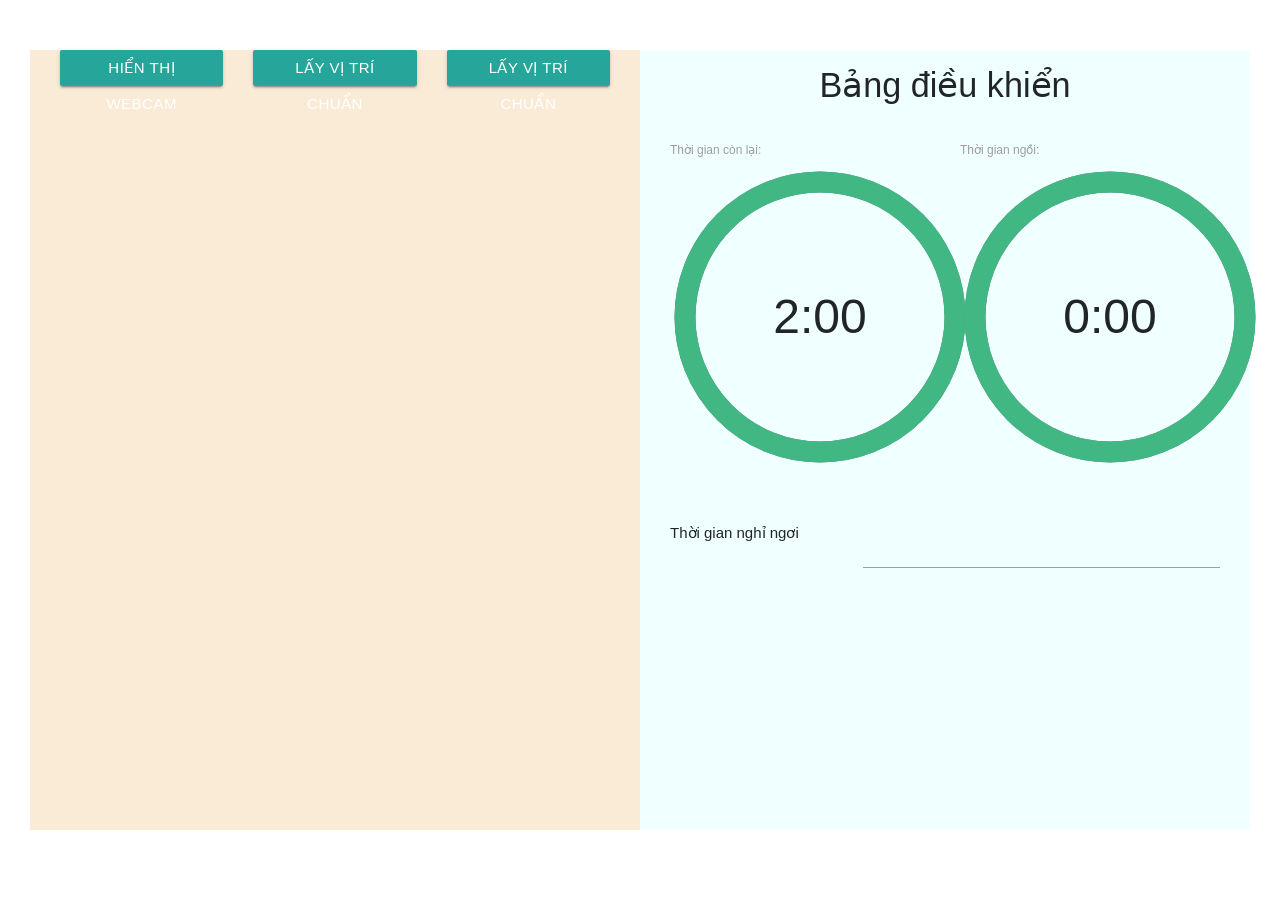
==== index.html @ 1aa8e3ba "oke" ====
<!doctype html>
<html lang="en">
  <head>
    <title>Title</title>
    <!-- Required meta tags -->
    <meta charset="utf-8">
    <meta name="viewport" content="width=device-width, initial-scale=1, shrink-to-fit=no">

    <!-- Bootstrap CSS -->
    <link rel="stylesheet" href="./css/bootstrap.min.css">
    <script src="./dist/face-api.js"></script>
    <script src="./js/commons.js"></script>
    <script src="./js/faceDetectionControls.js"></script>
    <link rel="stylesheet" href="./css/styles.css">
    <link rel="stylesheet" href="./css/materialize.css">

    <link rel="stylesheet" href="./css/displaytime.css">

    <script type="text/javascript" src="./js/jquery-2.1.1.min.js"></script>
    <script src="./js/materialize.min.js"></script>  
</head>
  <body>
    <div class="progress" id="loader">
        <div class="indeterminate"></div>
      </div>
      <div class="container-fluid">
          <div class="row" style="min-height: 90vh;padding: 15px;">
              <div class="col-sm-6" style="background-color: antiquewhite;">
                <div class="row">
                  <div class="col-sm-4">
                    <button style="width: 100%;" type="button" id="btnShowWebcam" onclick="showWebcam()" class="btn btn-primary">Hiển thị webcam</button>
                  </div>
                  <div class="col-sm-4">
                    <button style="width: 100%;" type="button" onclick="setFirstPosition()" class="btn btn-primary">Lấy vị trí chuẩn</button>
                  </div>
                  <div class="col-sm-4">
                    <button style="width: 100%;" type="button" onclick="" class="btn btn-primary">Lấy vị trí chuẩn</button>
                  </div>    
                </div>

                <div class="row">
                  <div class="col-sm-12">
                    <video onloadedmetadata="onPlay(this)" width="0px" id="inputVideo" autoplay muted playsinline></video>
                    <canvas id="overlay"/>
                  </div>
                  
                </div>
              </div>
              <div class="col-sm-6" style="background-color: azure;">
                <div class="col-sm-12 text-center">
                  <h4>Bảng điều khiển</h4>
                </div>
                <div class="row">
                  
                </div>


                <div class="row">
                  <div class="col-sm-6">
                    <label for="countDownId">Thời gian còn lại:</label>
                    <div id="countDownId"></div>
                    
                   
                  </div>
                  <div class="col-sm-6">
                    <label for="shitDownId">Thời gian ngồi:</label>

                    <div id="shitDownId"></div>
                    
                  </div>
                  <div class="col-sm-8">
                    <strong><p id="time"></p></strong>
                  </div>
                </div>


                <div class="row">
                  
                </div>
                
                <div class="row">
                  <div class="col-sm-4">
                    Thời gian nghỉ ngơi
                  </div>
                  <div class="col-sm-8">
                    <input type="number"
                      class="form-control" name="" id="" aria-describedby="helpId" placeholder="">
                  </div>
                </div>


            </div>
          </div>
      </div>

    <!-- Optional JavaScript -->
    <!-- jQuery first, then Popper.js, then Bootstrap JS -->
    <!-- <script src="https://code.jquery.com/jquery-3.3.1.slim.min.js" integrity="sha384-q8i/X+965DzO0rT7abK41JStQIAqVgRVzpbzo5smXKp4YfRvH+8abtTE1Pi6jizo" crossorigin="anonymous"></script> -->
    <script src="./js/popper.min.js"></script>
    <script src="./js/bootstrap.min.js"></script>
    <script src="./js/timer.js"></script>
    <script>
        let countTime = 0
        let countTimeNotification = 0
        let forwardTimes = []
        let positionFirst = 0
        let positionMove = 0
        let withBoxes = true
        let isShowWebcam = false
        var milisec;
        milisec = miliseconds(0, 2, 0);
        console.log('milisec: ' + milisec)
        var countTimeDown = milisec;
    
        function showWebcam() {
          isShowWebcam = !isShowWebcam
          if(isShowWebcam) {
            document.getElementById('btnShowWebcam').innerHTML = 'Ẩn Webcam'
            document.getElementById('inputVideo').style.width = '610px'
            document.getElementById('inputVideo').style.height = '480px'
          } else {
            document.getElementById('btnShowWebcam').innerHTML = 'Hiển thị Webcam'
            document.getElementById('inputVideo').style.width = '0px'
            document.getElementById('inputVideo').style.height = '0px'
          }
          
        }

        function getPositionFirst() {
          return positionFirst + 20
        }
        
        function setFirstPosition() {
          positionFirst = positionMove
        }

        function onChangeHideBoundingBoxes(e) {
          withBoxes = !$(e.target).prop('checked')
        }
    
        function updateTimeStats(timeInMs) {
          forwardTimes = [timeInMs].concat(forwardTimes).slice(0, 30)
          const avgTimeInMs = forwardTimes.reduce((total, t) => total + t) / forwardTimes.length
          $('#time').val(`${Math.round(avgTimeInMs)} ms`)
          $('#fps').val(`${faceapi.utils.round(1000 / avgTimeInMs)}`)
        }
    
        async function onPlay() {
          const videoEl = $('#inputVideo').get(0)
    
          if(videoEl.paused || videoEl.ended || !isFaceDetectionModelLoaded())
            return setTimeout(() => onPlay())
    
    
          const options = getFaceDetectorOptions()
    
          const ts = Date.now()
    
          const result = await faceapi.detectSingleFace(videoEl, options).withFaceLandmarks()
    
          updateTimeStats(Date.now() - ts)
          //cao giảm, dưới tăng max 370
          //trái giảm, phải tăng max 450 -20
          if (result) {
            const canvas = $('#overlay').get(0)
            const dims = faceapi.matchDimensions(canvas, videoEl, true)
            const resizedResult = faceapi.resizeResults(result, dims)
          //console.log(result.detection.box.x +':', result.detection.box.y)
            let x = result.detection.box.x;
            let y = result.detection.box.y;
            positionMove = y;
            countTime++
            countTimeDown--
            if(countTime == 500) {
                notifyMe('Nghỉ ngơi tí thôi')
            }
            if(countTimeDown == 0) {
              notifyMe('Nghỉ ngơi tí thôi')
            }
            if(positionFirst !== 0) {
              if(y > positionFirst )
              {
                if(countTimeNotification >= 50) {
                  notifyMe('Ngồi thẳng dậy nào, nhanh nhanh...')
                }
                countTimeNotification++
              } 
              if(y < positionFirst) {
                countTimeNotification = 0;
              }
            }
            
            render()
            if (withBoxes) {
              faceapi.draw.drawDetections(canvas, resizedResult)
            }
            faceapi.draw.drawFaceLandmarks(canvas, resizedResult)
          }
    
          setTimeout(() => onPlay())
        }
    
        async function run() {
          // load face detection and face landmark models
          await changeFaceDetector(TINY_FACE_DETECTOR)
          await faceapi.loadFaceLandmarkModel('/')
          changeInputSize(224)
    
          // try to access users webcam and stream the images
          // to the video element
          const stream = await navigator.mediaDevices.getUserMedia({ video: {} })
          const videoEl = $('#inputVideo').get(0)
          videoEl.srcObject = stream
        }
    
        function updateResults() {}
    
        $(document).ready(function() {
          //renderNavBar('#navbar', 'webcam_face_landmark_detection')
          initFaceDetectionControls()
          run()
        })
        function notifyMe(message) {
          countTimeNotification = 0;
          countTime = 0;
      // Let's check if the browser supports notifications
      if (!("Notification" in window)) {
        alert("This browser does not support desktop notification");
      }
    
      // Let's check whether notification permissions have already been granted
      else if (Notification.permission === "granted") {
        // If it's okay let's create a notification
        var notification = new Notification(message);
      }
    
      // Otherwise, we need to ask the user for permission
      else if (Notification.permission !== "denied") {
        Notification.requestPermission().then(function (permission) {
          // If the user accepts, let's create a notification
          if (permission === "granted") {
            var notification = new Notification(message);
          }
        });
      }
    
      // At last, if the user has denied notifications, and you
      // want to be respectful there is no need to bother them any more.
    }
    
    function render() {
        time.innerHTML = countTime/1000; 
        document.getElementById("baseTimeLabel").innerHTML = formatTime(
          countTimeDown
        );
        setCircleDasharray();
        setRemainingPathColor(countTimeDown);
    
        if (countTimeDown === 0) {
          onTimesUp();
        }

        document.getElementById("baseTimeLabel1").innerHTML = formatTime(
          countTime/1000
        );
        setCircleDasharray();
        setRemainingPathColor(countTime/1000);
    
        if (countTime/1000 === 0) {
          onTimesUp();
        }
        console.log('----------------------');
    }
    
    displayTimeShiwDown("shitDownId", "baseTimerPathRemaining" ,"baseTimeLabel1", countTime);
    displayTimeShiwDown("countDownId", "baseTimerPathRemaining", "baseTimeLabel", countTimeDown);

    
    function miliseconds(hrs, min, sec)
    {
        return(((hrs * 60 * 60) + (min * 60) + sec));
    }
    //startTimer(milisec/1000);
    </script>
</body>
</html>
---- css/styles.css ----
.page-container {
  left: 0;
  right: 0;
  margin: auto;
  margin-top: 20px;
  padding-left: 280px;
  display: inline-flex !important;
}

@media only screen and (max-width : 992px) {
  .page-container {
    padding-left: 0;
    display: flex !important;
  }
}

#navbar {
  position: absolute;
  top: 20px;
  left: 20px;
}

.center-content {
  display: flex;
  flex-direction: column;
  justify-content: center;
  align-items: center;
  flex-wrap: wrap;
}

.side-by-side {
  display: flex;
  justify-content: center;
  align-items: center;
}
.side-by-side >* {
  margin: 0 5px;
}

.bold {
  font-weight: bold;
}

.margin-sm {
  margin: 5px;
}

.margin {
  margin: 20px;
}

.button-sm {
  padding: 0 10px !important;
}

.pad-sides-sm {
  padding: 0 8px !important;
}

#github-link {
  display: flex !important;
  justify-content: center;
  align-items: center;
  border-bottom: 1px solid;
  margin-bottom: 10px;
}

#overlay, .overlay {
  position: absolute;
  top: 0;
  left: 0;
}

#facesContainer canvas {
  margin: 10px;
}

input[type="file"]::-webkit-file-upload-button {
    background: #26a69a;
    border: 1px solid gray;
    cursor: pointer;
    color: #fff;
    border-radius: .2em;
}
---- css/displaytime.css ----
body {
    font-family: sans-serif;
    display: grid;
    height: 100vh;
    place-items: center;
  }
  
  .base-timer {
    position: relative;
    width: 300px;
    height: 300px;
  }
  
  .base-timer__svg {
    transform: scaleX(-1);
  }
  
  .base-timer__circle {
    fill: none;
    stroke: none;
  }
  
  .base-timer__path-elapsed {
    stroke-width: 7px;
    stroke: grey;
  }
  
  .base-timer__path-remaining {
    stroke-width: 7px;
    stroke-linecap: round;
    transform: rotate(90deg);
    transform-origin: center;
    transition: 1s linear all;
    fill-rule: nonzero;
    stroke: currentColor;
  }
  
  .base-timer__path-remaining.green {
    color: rgb(65, 184, 131);
  }
  
  .base-timer__path-remaining.orange {
    color: orange;
  }
  
  .base-timer__path-remaining.red {
    color: red;
  }
  
  .base-timer__label {
    position: absolute;
    width: 300px;
    height: 300px;
    top: 0;
    display: flex;
    align-items: center;
    justify-content: center;
    font-size: 48px;
  }
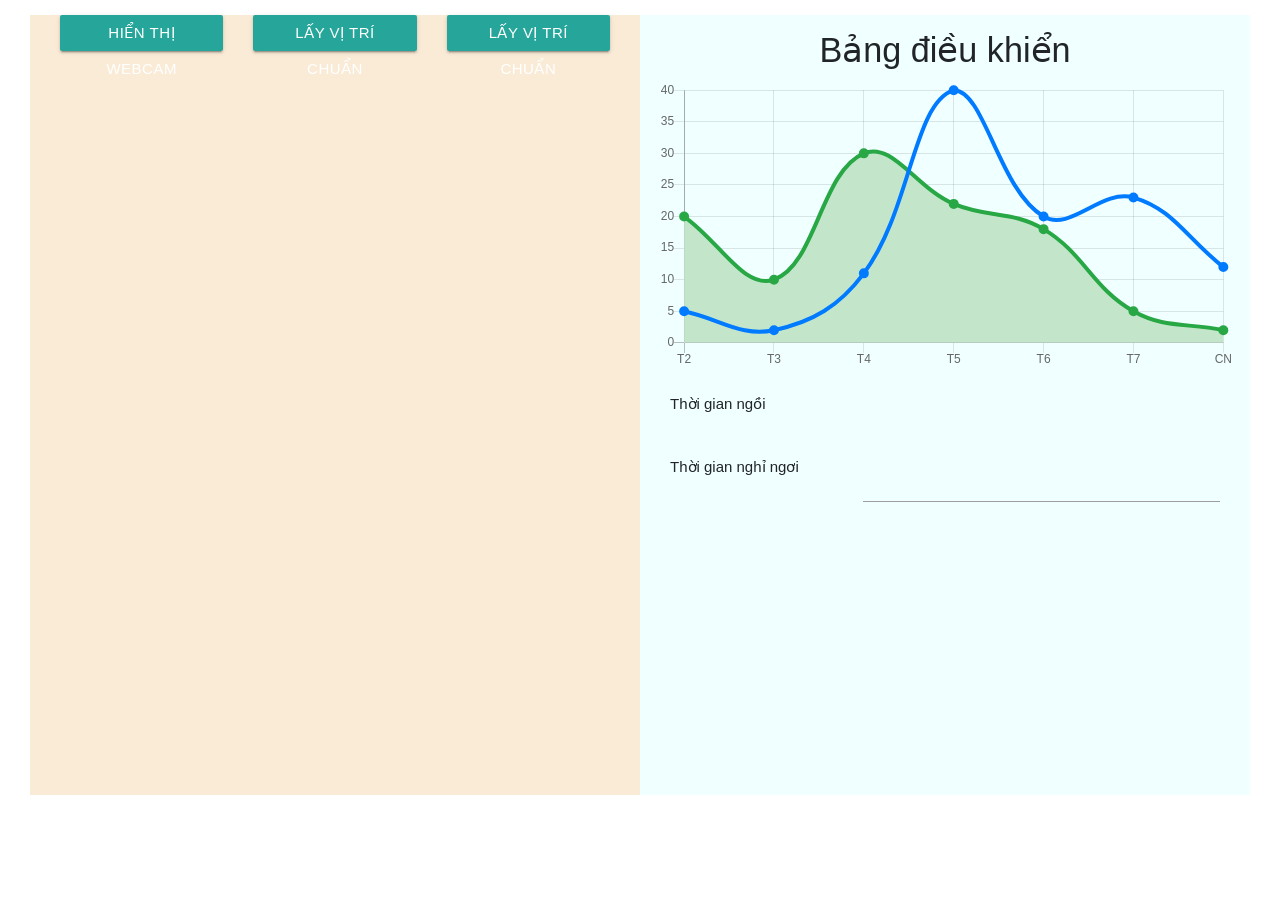
==== commit de9113bb: "chart chart" ====
--- a/index.html
+++ b/index.html
@@ -13,11 +13,9 @@
     <script src="./js/faceDetectionControls.js"></script>
     <link rel="stylesheet" href="./css/styles.css">
     <link rel="stylesheet" href="./css/materialize.css">
-
-    <link rel="stylesheet" href="./css/displaytime.css">
-
     <script type="text/javascript" src="./js/jquery-2.1.1.min.js"></script>
     <script src="./js/materialize.min.js"></script>  
+    <script src="./js/chart.min.js"></script>  
 </head>
   <body>
     <div class="progress" id="loader">
@@ -47,26 +45,18 @@
                 </div>
               </div>
               <div class="col-sm-6" style="background-color: azure;">
+                <!---Của mày ở đây nè Việt Anh-->
                 <div class="col-sm-12 text-center">
                   <h4>Bảng điều khiển</h4>
                 </div>
                 <div class="row">
-                  
-                </div>
-
-
-                <div class="row">
-                  <div class="col-sm-6">
-                    <label for="countDownId">Thời gian còn lại:</label>
-                    <div id="countDownId"></div>
-                    
-                   
-                  </div>
-                  <div class="col-sm-6">
-                    <label for="shitDownId">Thời gian ngồi:</label>
-
-                    <div id="shitDownId"></div>
-                    
+                  <canvas id="chLine"></canvas>
+                </div>
+                <!--Kết thúc ở đây-->
+
+                <div class="row">
+                  <div class="col-sm-4">
+                    Thời gian ngồi
                   </div>
                   <div class="col-sm-8">
                     <strong><p id="time"></p></strong>
@@ -98,7 +88,62 @@
     <!-- <script src="https://code.jquery.com/jquery-3.3.1.slim.min.js" integrity="sha384-q8i/X+965DzO0rT7abK41JStQIAqVgRVzpbzo5smXKp4YfRvH+8abtTE1Pi6jizo" crossorigin="anonymous"></script> -->
     <script src="./js/popper.min.js"></script>
     <script src="./js/bootstrap.min.js"></script>
-    <script src="./js/timer.js"></script>
+    <script>
+      var chartData = {
+        labels: ["S", "M", "T", "W", "T", "F", "S"],
+        datasets: [{
+          data: [589, 445, 483, 503, 689, 692, 634],
+        },
+        {
+          data: [639, 465, 493, 478, 589, 632, 674],
+        }]
+      };
+      /* chart.js chart examples */
+
+      // chart colors
+      var colors = ['#007bff','#28a745','#333333','#c3e6cb','#dc3545','#6c757d'];
+
+      /* large line chart */
+      var chLine = document.getElementById("chLine");
+      var chartData = {
+        labels: ["T2", "T3", "T4", "T5", "T6", "T7", "CN"],
+        datasets: [{
+          label: 'Số lần ngồi sai',
+          data: [5, 2, 11, 40, 20, 23, 12],
+          backgroundColor: 'transparent',
+          borderColor: colors[0],
+          borderWidth: 4,
+          pointBackgroundColor: colors[0]
+        },
+        {
+          label: 'Số lần nghỉ',
+          data: [20, 10, 30, 22, 18, 5, 2],
+          backgroundColor: colors[3],
+          borderColor: colors[1],
+          borderWidth: 4,
+          pointBackgroundColor: colors[1]
+        }]
+      };
+
+      if (chLine) {
+        new Chart(chLine, {
+        type: 'line',
+        data: chartData,
+        options: {
+          scales: {
+            yAxes: [{
+              ticks: {
+                beginAtZero: false
+              }
+            }]
+          },
+          legend: {
+            display: false
+          }
+        }
+        });
+      }
+    </script>
     <script>
         let countTime = 0
         let countTimeNotification = 0
@@ -107,10 +152,6 @@
         let positionMove = 0
         let withBoxes = true
         let isShowWebcam = false
-        var milisec;
-        milisec = miliseconds(0, 2, 0);
-        console.log('milisec: ' + milisec)
-        var countTimeDown = milisec;
     
         function showWebcam() {
           isShowWebcam = !isShowWebcam
@@ -165,17 +206,13 @@
             const canvas = $('#overlay').get(0)
             const dims = faceapi.matchDimensions(canvas, videoEl, true)
             const resizedResult = faceapi.resizeResults(result, dims)
-          //console.log(result.detection.box.x +':', result.detection.box.y)
+    //console.log(result.detection.box.x +':', result.detection.box.y)
             let x = result.detection.box.x;
             let y = result.detection.box.y;
             positionMove = y;
             countTime++
-            countTimeDown--
             if(countTime == 500) {
                 notifyMe('Nghỉ ngơi tí thôi')
-            }
-            if(countTimeDown == 0) {
-              notifyMe('Nghỉ ngơi tí thôi')
             }
             if(positionFirst !== 0) {
               if(y > positionFirst )
@@ -247,40 +284,9 @@
       // At last, if the user has denied notifications, and you
       // want to be respectful there is no need to bother them any more.
     }
-    
     function render() {
         time.innerHTML = countTime/1000; 
-        document.getElementById("baseTimeLabel").innerHTML = formatTime(
-          countTimeDown
-        );
-        setCircleDasharray();
-        setRemainingPathColor(countTimeDown);
-    
-        if (countTimeDown === 0) {
-          onTimesUp();
-        }
-
-        document.getElementById("baseTimeLabel1").innerHTML = formatTime(
-          countTime/1000
-        );
-        setCircleDasharray();
-        setRemainingPathColor(countTime/1000);
-    
-        if (countTime/1000 === 0) {
-          onTimesUp();
-        }
-        console.log('----------------------');
-    }
-    
-    displayTimeShiwDown("shitDownId", "baseTimerPathRemaining" ,"baseTimeLabel1", countTime);
-    displayTimeShiwDown("countDownId", "baseTimerPathRemaining", "baseTimeLabel", countTimeDown);
-
-    
-    function miliseconds(hrs, min, sec)
-    {
-        return(((hrs * 60 * 60) + (min * 60) + sec));
-    }
-    //startTimer(milisec/1000);
-    </script>
+      }
+      </script>
 </body>
 </html>
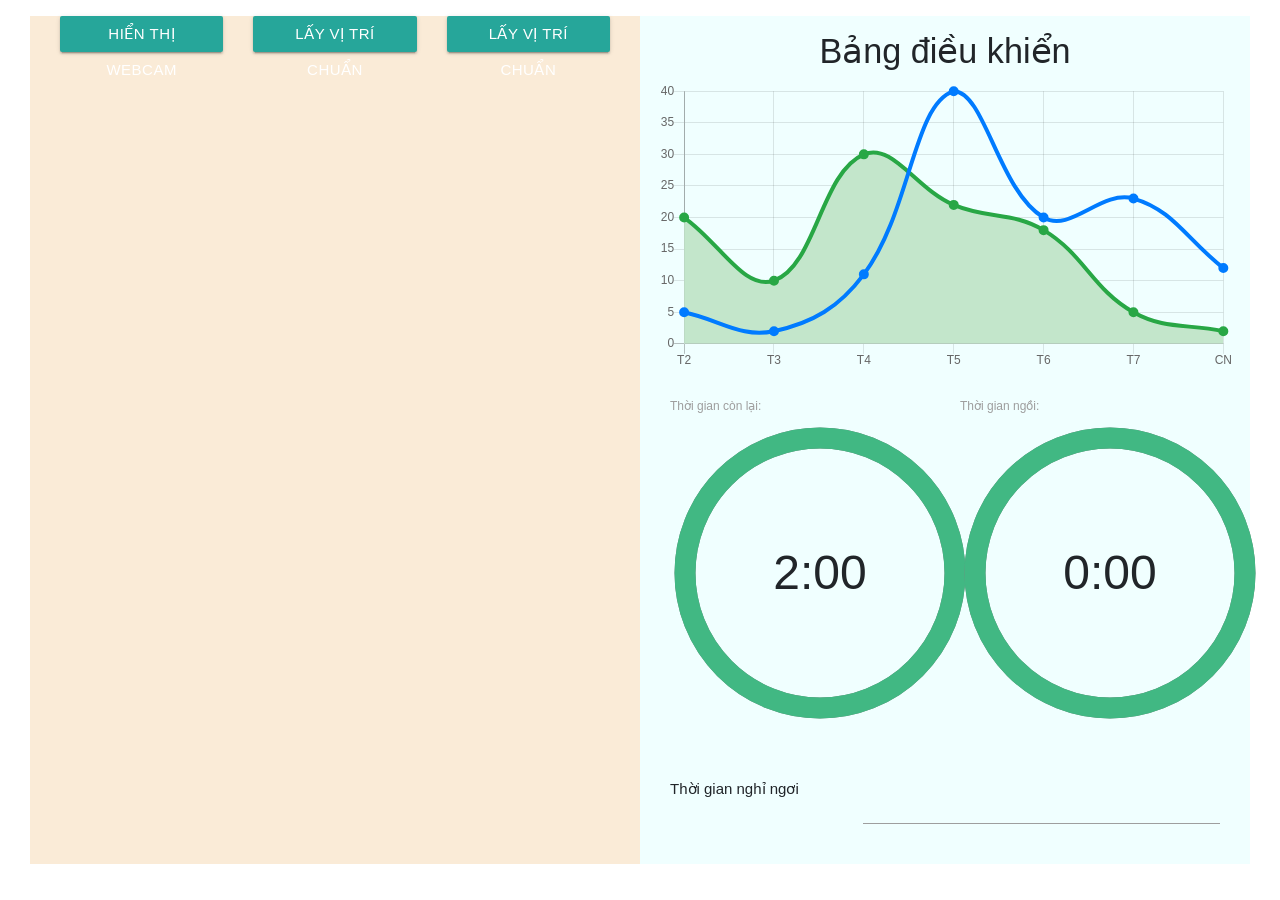
==== commit 18544520: "Merge branch 'master' of https://github.com/hoangvanvietanh/assistant_for_everyone" ====
--- a/index.html
+++ b/index.html
@@ -13,6 +13,9 @@
     <script src="./js/faceDetectionControls.js"></script>
     <link rel="stylesheet" href="./css/styles.css">
     <link rel="stylesheet" href="./css/materialize.css">
+
+    <link rel="stylesheet" href="./css/displaytime.css">
+
     <script type="text/javascript" src="./js/jquery-2.1.1.min.js"></script>
     <script src="./js/materialize.min.js"></script>  
     <script src="./js/chart.min.js"></script>  
@@ -54,9 +57,19 @@
                 </div>
                 <!--Kết thúc ở đây-->
 
-                <div class="row">
-                  <div class="col-sm-4">
-                    Thời gian ngồi
+
+                <div class="row">
+                  <div class="col-sm-6">
+                    <label for="countDownId">Thời gian còn lại:</label>
+                    <div id="countDownId"></div>
+                    
+                   
+                  </div>
+                  <div class="col-sm-6">
+                    <label for="shitDownId">Thời gian ngồi:</label>
+
+                    <div id="shitDownId"></div>
+                    
                   </div>
                   <div class="col-sm-8">
                     <strong><p id="time"></p></strong>
@@ -88,6 +101,7 @@
     <!-- <script src="https://code.jquery.com/jquery-3.3.1.slim.min.js" integrity="sha384-q8i/X+965DzO0rT7abK41JStQIAqVgRVzpbzo5smXKp4YfRvH+8abtTE1Pi6jizo" crossorigin="anonymous"></script> -->
     <script src="./js/popper.min.js"></script>
     <script src="./js/bootstrap.min.js"></script>
+    <script src="./js/timer.js"></script>
     <script>
       var chartData = {
         labels: ["S", "M", "T", "W", "T", "F", "S"],
@@ -152,6 +166,10 @@
         let positionMove = 0
         let withBoxes = true
         let isShowWebcam = false
+        var milisec;
+        milisec = miliseconds(0, 2, 0);
+        console.log('milisec: ' + milisec)
+        var countTimeDown = milisec;
     
         function showWebcam() {
           isShowWebcam = !isShowWebcam
@@ -206,13 +224,17 @@
             const canvas = $('#overlay').get(0)
             const dims = faceapi.matchDimensions(canvas, videoEl, true)
             const resizedResult = faceapi.resizeResults(result, dims)
-    //console.log(result.detection.box.x +':', result.detection.box.y)
+          //console.log(result.detection.box.x +':', result.detection.box.y)
             let x = result.detection.box.x;
             let y = result.detection.box.y;
             positionMove = y;
             countTime++
+            countTimeDown--
             if(countTime == 500) {
                 notifyMe('Nghỉ ngơi tí thôi')
+            }
+            if(countTimeDown == 0) {
+              notifyMe('Nghỉ ngơi tí thôi')
             }
             if(positionFirst !== 0) {
               if(y > positionFirst )
@@ -284,9 +306,40 @@
       // At last, if the user has denied notifications, and you
       // want to be respectful there is no need to bother them any more.
     }
+    
     function render() {
         time.innerHTML = countTime/1000; 
-      }
-      </script>
+        document.getElementById("baseTimeLabel").innerHTML = formatTime(
+          countTimeDown
+        );
+        setCircleDasharray();
+        setRemainingPathColor(countTimeDown);
+    
+        if (countTimeDown === 0) {
+          onTimesUp();
+        }
+
+        document.getElementById("baseTimeLabel1").innerHTML = formatTime(
+          countTime/1000
+        );
+        setCircleDasharray();
+        setRemainingPathColor(countTime/1000);
+    
+        if (countTime/1000 === 0) {
+          onTimesUp();
+        }
+        console.log('----------------------');
+    }
+    
+    displayTimeShiwDown("shitDownId", "baseTimerPathRemaining" ,"baseTimeLabel1", countTime);
+    displayTimeShiwDown("countDownId", "baseTimerPathRemaining", "baseTimeLabel", countTimeDown);
+
+    
+    function miliseconds(hrs, min, sec)
+    {
+        return(((hrs * 60 * 60) + (min * 60) + sec));
+    }
+    //startTimer(milisec/1000);
+    </script>
 </body>
 </html>
--- a/css/displaytime.css
+++ b/css/displaytime.css
@@ -0,0 +1,59 @@
+body {
+    font-family: sans-serif;
+    display: grid;
+    height: 100vh;
+    place-items: center;
+  }
+  
+  .base-timer {
+    position: relative;
+    width: 300px;
+    height: 300px;
+  }
+  
+  .base-timer__svg {
+    transform: scaleX(-1);
+  }
+  
+  .base-timer__circle {
+    fill: none;
+    stroke: none;
+  }
+  
+  .base-timer__path-elapsed {
+    stroke-width: 7px;
+    stroke: grey;
+  }
+  
+  .base-timer__path-remaining {
+    stroke-width: 7px;
+    stroke-linecap: round;
+    transform: rotate(90deg);
+    transform-origin: center;
+    transition: 1s linear all;
+    fill-rule: nonzero;
+    stroke: currentColor;
+  }
+  
+  .base-timer__path-remaining.green {
+    color: rgb(65, 184, 131);
+  }
+  
+  .base-timer__path-remaining.orange {
+    color: orange;
+  }
+  
+  .base-timer__path-remaining.red {
+    color: red;
+  }
+  
+  .base-timer__label {
+    position: absolute;
+    width: 300px;
+    height: 300px;
+    top: 0;
+    display: flex;
+    align-items: center;
+    justify-content: center;
+    font-size: 48px;
+  }
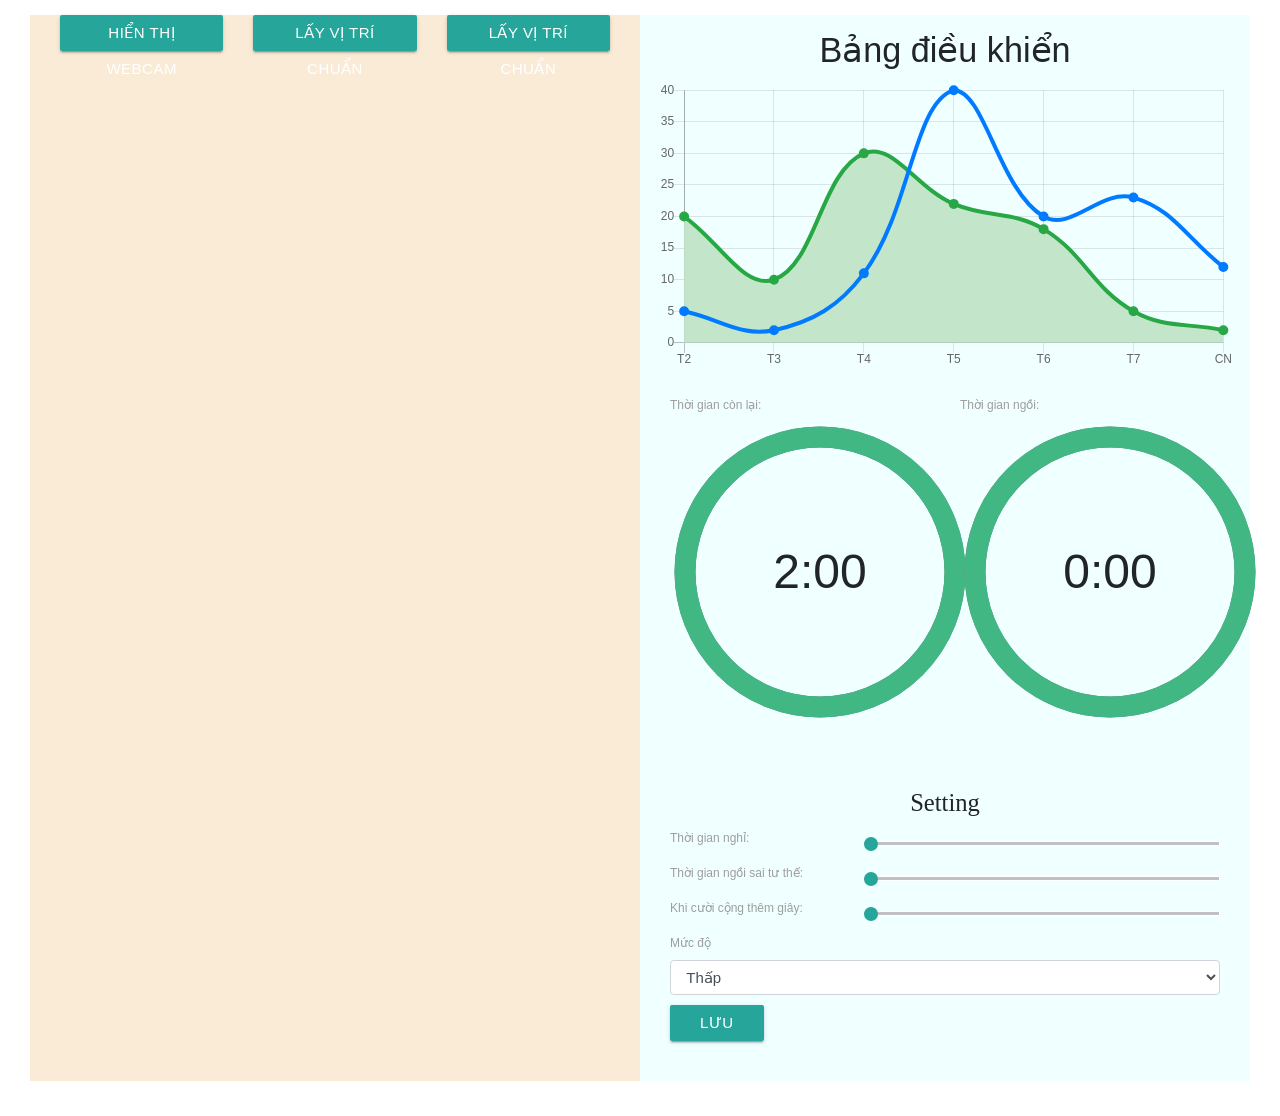
==== commit dcac4e45: "setting ..." ====
--- a/index.html
+++ b/index.html
@@ -1,146 +1,210 @@
 <!doctype html>
 <html lang="en">
-  <head>
-    <title>Title</title>
-    <!-- Required meta tags -->
-    <meta charset="utf-8">
-    <meta name="viewport" content="width=device-width, initial-scale=1, shrink-to-fit=no">
-
-    <!-- Bootstrap CSS -->
-    <link rel="stylesheet" href="./css/bootstrap.min.css">
-    <script src="./dist/face-api.js"></script>
-    <script src="./js/commons.js"></script>
-    <script src="./js/faceDetectionControls.js"></script>
-    <link rel="stylesheet" href="./css/styles.css">
-    <link rel="stylesheet" href="./css/materialize.css">
-
-    <link rel="stylesheet" href="./css/displaytime.css">
-
-    <script type="text/javascript" src="./js/jquery-2.1.1.min.js"></script>
-    <script src="./js/materialize.min.js"></script>  
-    <script src="./js/chart.min.js"></script>  
+
+<head>
+  <title>Title</title>
+  <!-- Required meta tags -->
+  <meta charset="utf-8">
+  <meta name="viewport" content="width=device-width, initial-scale=1, shrink-to-fit=no">
+
+  <!-- Bootstrap CSS -->
+  <link rel="stylesheet" href="./css/bootstrap.min.css">
+  <script src="./dist/face-api.js"></script>
+  <script src="./js/commons.js"></script>
+  <script src="./js/faceDetectionControls.js"></script>
+  <link rel="stylesheet" href="./css/styles.css">
+  <link rel="stylesheet" href="./css/materialize.css">
+
+  <link rel="stylesheet" href="./css/displaytime.css">
+
+  <script type="text/javascript" src="./js/jquery-2.1.1.min.js"></script>
+  <script src="./js/materialize.min.js"></script>
+  <script src="./js/chart.min.js"></script>
 </head>
-  <body>
-    <div class="progress" id="loader">
-        <div class="indeterminate"></div>
+
+<body>
+  <div class="progress" id="loader">
+    <div class="indeterminate"></div>
+  </div>
+  <div class="container-fluid">
+    <div class="row" style="min-height: 90vh;padding: 15px;">
+      <div class="col-sm-6" style="background-color: antiquewhite;">
+        <div class="row">
+          <div class="col-sm-4">
+            <button style="width: 100%;" type="button" id="btnShowWebcam" onclick="showWebcam()"
+              class="btn btn-primary">Hiển thị webcam</button>
+          </div>
+          <div class="col-sm-4">
+            <button style="width: 100%;" type="button" onclick="setFirstPosition()" class="btn btn-primary">Lấy vị trí
+              chuẩn</button>
+          </div>
+          <div class="col-sm-4">
+            <button style="width: 100%;" type="button" onclick="" class="btn btn-primary">Lấy vị trí chuẩn</button>
+          </div>
+        </div>
+
+        <div class="row">
+          <div class="col-sm-12">
+            <video onloadedmetadata="onPlay(this)" width="0px" id="inputVideo" autoplay muted playsinline></video>
+            <canvas id="overlay" />
+          </div>
+
+        </div>
       </div>
-      <div class="container-fluid">
-          <div class="row" style="min-height: 90vh;padding: 15px;">
-              <div class="col-sm-6" style="background-color: antiquewhite;">
-                <div class="row">
-                  <div class="col-sm-4">
-                    <button style="width: 100%;" type="button" id="btnShowWebcam" onclick="showWebcam()" class="btn btn-primary">Hiển thị webcam</button>
-                  </div>
-                  <div class="col-sm-4">
-                    <button style="width: 100%;" type="button" onclick="setFirstPosition()" class="btn btn-primary">Lấy vị trí chuẩn</button>
-                  </div>
-                  <div class="col-sm-4">
-                    <button style="width: 100%;" type="button" onclick="" class="btn btn-primary">Lấy vị trí chuẩn</button>
-                  </div>    
-                </div>
-
-                <div class="row">
-                  <div class="col-sm-12">
-                    <video onloadedmetadata="onPlay(this)" width="0px" id="inputVideo" autoplay muted playsinline></video>
-                    <canvas id="overlay"/>
-                  </div>
-                  
-                </div>
-              </div>
-              <div class="col-sm-6" style="background-color: azure;">
-                <!---Của mày ở đây nè Việt Anh-->
-                <div class="col-sm-12 text-center">
-                  <h4>Bảng điều khiển</h4>
-                </div>
-                <div class="row">
-                  <canvas id="chLine"></canvas>
-                </div>
-                <!--Kết thúc ở đây-->
-
-
-                <div class="row">
-                  <div class="col-sm-6">
-                    <label for="countDownId">Thời gian còn lại:</label>
-                    <div id="countDownId"></div>
-                    
-                   
-                  </div>
-                  <div class="col-sm-6">
-                    <label for="shitDownId">Thời gian ngồi:</label>
-
-                    <div id="shitDownId"></div>
-                    
-                  </div>
-                  <div class="col-sm-8">
-                    <strong><p id="time"></p></strong>
-                  </div>
-                </div>
-
-
-                <div class="row">
-                  
-                </div>
-                
-                <div class="row">
-                  <div class="col-sm-4">
-                    Thời gian nghỉ ngơi
-                  </div>
-                  <div class="col-sm-8">
-                    <input type="number"
-                      class="form-control" name="" id="" aria-describedby="helpId" placeholder="">
-                  </div>
-                </div>
-
-
-            </div>
-          </div>
+      <div class="col-sm-6" style="background-color: azure;">
+        <!---Của mày ở đây nè Việt Anh-->
+        <div class="col-sm-12 text-center">
+          <h4>Bảng điều khiển</h4>
+        </div>
+        <div class="row">
+          <canvas id="chLine"></canvas>
+        </div>
+        <!--Kết thúc ở đây-->
+
+
+        <div class="row">
+          <div class="col-sm-6">
+            <label for="countDownId">Thời gian còn lại:</label>
+            <div id="countDownId"></div>
+
+
+          </div>
+          <div class="col-sm-6">
+            <label for="shitDownId">Thời gian ngồi:</label>
+
+            <div id="shitDownId"></div>
+
+          </div>
+          <div class="col-sm-8">
+            <strong>
+              <p id="time"></p>
+            </strong>
+          </div>
+        </div>
+
+
+        <div class="row">
+
+        </div>
+
+        <!-- Start thời gian nghỉ ngơi  -->
+        <div class="row">
+          <div style="text-align: center; font-family: tahoma;" class="col-sm-12">
+            <h5>Setting</h5>
+          </div>
+          <form class="row" onsubmit="return formSubmit()">
+            <div class="col-sm-4">
+              <label for="timeRelax">Thời gian nghỉ: <span id="valueTimeRelax"></span> </label>
+            </div>
+            <div class="col-sm-8">
+              <input type="range" name="timeRelax" id="timeRelax" min="1" max="1000" value="1"
+                onchange="onChangeTimeRelax(this.value)">
+            </div>
+            <div class="col-sm-4">
+              <label for="wrongTime">Thời gian ngồi sai tư thế: <span id="valueWrongTime"></span> </label>
+            </div>
+            <div class="col-sm-8">
+              <input type="range" name="wrongTime" id="wrongTime" min="1" max="1000" value="1"
+                onchange="onChangeWrongTime(this.value)">
+            </div>
+            <div class="col-sm-4">
+              <label for="bonusSecond">Khi cười cộng thêm giây: <span id="valueBonusSecond"></span></label>
+            </div>
+            <div class="col-sm-8">
+              <input type="range" name="bonusSecond" id="bonusSecond" min="1" max="1000" value="1"
+                onchange="onChangeBonusSecond(this.value)">
+            </div>
+            <div class="col-md-12">
+              <label for="mucDo" class="form-label">Mức độ</label>
+              <select id="mucDo" class="form-control" name="mucDo">
+                <option value="1">Thấp</option>
+                <option value="2">Trung bình</option>
+                <option value="3">Quan trọng</option>
+                <option value="4">Nghiêm trọng</option>
+              </select>
+            </div>
+
+
+            <div class="col-12" style="margin-top: 10px;">
+              <button type="submit" class="btn btn-primary">Lưu </button>
+            </div>
+          </form>
+
+        </div>
+        <!-- End thời gian nghỉ ngơi  -->
+
+
       </div>
-
-    <!-- Optional JavaScript -->
-    <!-- jQuery first, then Popper.js, then Bootstrap JS -->
-    <!-- <script src="https://code.jquery.com/jquery-3.3.1.slim.min.js" integrity="sha384-q8i/X+965DzO0rT7abK41JStQIAqVgRVzpbzo5smXKp4YfRvH+8abtTE1Pi6jizo" crossorigin="anonymous"></script> -->
-    <script src="./js/popper.min.js"></script>
-    <script src="./js/bootstrap.min.js"></script>
-    <script src="./js/timer.js"></script>
-    <script>
-      var chartData = {
-        labels: ["S", "M", "T", "W", "T", "F", "S"],
-        datasets: [{
-          data: [589, 445, 483, 503, 689, 692, 634],
-        },
-        {
-          data: [639, 465, 493, 478, 589, 632, 674],
-        }]
-      };
-      /* chart.js chart examples */
-
-      // chart colors
-      var colors = ['#007bff','#28a745','#333333','#c3e6cb','#dc3545','#6c757d'];
-
-      /* large line chart */
-      var chLine = document.getElementById("chLine");
-      var chartData = {
-        labels: ["T2", "T3", "T4", "T5", "T6", "T7", "CN"],
-        datasets: [{
-          label: 'Số lần ngồi sai',
-          data: [5, 2, 11, 40, 20, 23, 12],
-          backgroundColor: 'transparent',
-          borderColor: colors[0],
-          borderWidth: 4,
-          pointBackgroundColor: colors[0]
-        },
-        {
-          label: 'Số lần nghỉ',
-          data: [20, 10, 30, 22, 18, 5, 2],
-          backgroundColor: colors[3],
-          borderColor: colors[1],
-          borderWidth: 4,
-          pointBackgroundColor: colors[1]
-        }]
-      };
-
-      if (chLine) {
-        new Chart(chLine, {
+    </div>
+  </div>
+
+  <!-- Optional JavaScript -->
+  <!-- jQuery first, then Popper.js, then Bootstrap JS -->
+  <!-- <script src="https://code.jquery.com/jquery-3.3.1.slim.min.js" integrity="sha384-q8i/X+965DzO0rT7abK41JStQIAqVgRVzpbzo5smXKp4YfRvH+8abtTE1Pi6jizo" crossorigin="anonymous"></script> -->
+  <script src="./js/popper.min.js"></script>
+  <script src="./js/bootstrap.min.js"></script>
+  <script src="./js/timer.js"></script>
+  <script>
+    // Start Edit --Thương
+    function onChangeTimeRelax(value) {
+      console.log('value1 :>> ', value);
+      document.getElementById('valueTimeRelax').innerHTML = value + "ph"
+    }
+    function onChangeWrongTime(value) {
+      console.log('value2 :>> ', value);
+      document.getElementById('valueWrongTime').innerHTML = value + "ph"
+
+    }
+    function onChangeBonusSecond(value) {
+      console.log('value3 :>> ', value);
+      document.getElementById('valueBonusSecond').innerHTML = value + "ph"
+    }
+    function formSubmit() {
+      let timeRelax = document.getElementById("timeRelax").value
+      let wrongTime = document.getElementById("wrongTime").value
+      let bonusSecond = document.getElementById("bonusSecond").value
+      let mucDo = document.getElementById("mucDo").value
+      console.log('timeRelax :>> ', timeRelax);
+    }
+    // End Edit --Thương
+    var chartData = {
+      labels: ["S", "M", "T", "W", "T", "F", "S"],
+      datasets: [{
+        data: [589, 445, 483, 503, 689, 692, 634],
+      },
+      {
+        data: [639, 465, 493, 478, 589, 632, 674],
+      }]
+    };
+    /* chart.js chart examples */
+
+    // chart colors
+    var colors = ['#007bff', '#28a745', '#333333', '#c3e6cb', '#dc3545', '#6c757d'];
+
+    /* large line chart */
+    var chLine = document.getElementById("chLine");
+    var chartData = {
+      labels: ["T2", "T3", "T4", "T5", "T6", "T7", "CN"],
+      datasets: [{
+        label: 'Số lần ngồi sai',
+        data: [5, 2, 11, 40, 20, 23, 12],
+        backgroundColor: 'transparent',
+        borderColor: colors[0],
+        borderWidth: 4,
+        pointBackgroundColor: colors[0]
+      },
+      {
+        label: 'Số lần nghỉ',
+        data: [20, 10, 30, 22, 18, 5, 2],
+        backgroundColor: colors[3],
+        borderColor: colors[1],
+        borderWidth: 4,
+        pointBackgroundColor: colors[1]
+      }]
+    };
+
+    if (chLine) {
+      new Chart(chLine, {
         type: 'line',
         data: chartData,
         options: {
@@ -155,144 +219,143 @@
             display: false
           }
         }
-        });
-      }
-    </script>
-    <script>
-        let countTime = 0
-        let countTimeNotification = 0
-        let forwardTimes = []
-        let positionFirst = 0
-        let positionMove = 0
-        let withBoxes = true
-        let isShowWebcam = false
-        var milisec;
-        milisec = miliseconds(0, 2, 0);
-        console.log('milisec: ' + milisec)
-        var countTimeDown = milisec;
-    
-        function showWebcam() {
-          isShowWebcam = !isShowWebcam
-          if(isShowWebcam) {
-            document.getElementById('btnShowWebcam').innerHTML = 'Ẩn Webcam'
-            document.getElementById('inputVideo').style.width = '610px'
-            document.getElementById('inputVideo').style.height = '480px'
-          } else {
-            document.getElementById('btnShowWebcam').innerHTML = 'Hiển thị Webcam'
-            document.getElementById('inputVideo').style.width = '0px'
-            document.getElementById('inputVideo').style.height = '0px'
+      });
+    }
+  </script>
+  <script>
+    let countTime = 0
+    let countTimeNotification = 0
+    let forwardTimes = []
+    let positionFirst = 0
+    let positionMove = 0
+    let withBoxes = true
+    let isShowWebcam = false
+    var milisec;
+    milisec = miliseconds(0, 2, 0);
+    console.log('milisec: ' + milisec)
+    var countTimeDown = milisec;
+
+    function showWebcam() {
+      isShowWebcam = !isShowWebcam
+      if (isShowWebcam) {
+        document.getElementById('btnShowWebcam').innerHTML = 'Ẩn Webcam'
+        document.getElementById('inputVideo').style.width = '610px'
+        document.getElementById('inputVideo').style.height = '480px'
+      } else {
+        document.getElementById('btnShowWebcam').innerHTML = 'Hiển thị Webcam'
+        document.getElementById('inputVideo').style.width = '0px'
+        document.getElementById('inputVideo').style.height = '0px'
+      }
+
+    }
+
+    function getPositionFirst() {
+      return positionFirst + 20
+    }
+
+    function setFirstPosition() {
+      positionFirst = positionMove
+    }
+
+    function onChangeHideBoundingBoxes(e) {
+      withBoxes = !$(e.target).prop('checked')
+    }
+
+    function updateTimeStats(timeInMs) {
+      forwardTimes = [timeInMs].concat(forwardTimes).slice(0, 30)
+      const avgTimeInMs = forwardTimes.reduce((total, t) => total + t) / forwardTimes.length
+      $('#time').val(`${Math.round(avgTimeInMs)} ms`)
+      $('#fps').val(`${faceapi.utils.round(1000 / avgTimeInMs)}`)
+    }
+
+    async function onPlay() {
+      const videoEl = $('#inputVideo').get(0)
+
+      if (videoEl.paused || videoEl.ended || !isFaceDetectionModelLoaded())
+        return setTimeout(() => onPlay())
+
+
+      const options = getFaceDetectorOptions()
+
+      const ts = Date.now()
+
+      const result = await faceapi.detectSingleFace(videoEl, options).withFaceLandmarks()
+
+      updateTimeStats(Date.now() - ts)
+      //cao giảm, dưới tăng max 370
+      //trái giảm, phải tăng max 450 -20
+      if (result) {
+        const canvas = $('#overlay').get(0)
+        const dims = faceapi.matchDimensions(canvas, videoEl, true)
+        const resizedResult = faceapi.resizeResults(result, dims)
+        //console.log(result.detection.box.x +':', result.detection.box.y)
+        let x = result.detection.box.x;
+        let y = result.detection.box.y;
+        positionMove = y;
+        countTime++
+        countTimeDown--
+        if (countTime == 500) {
+          notifyMe('Nghỉ ngơi tí thôi')
+        }
+        if (countTimeDown == 0) {
+          notifyMe('Nghỉ ngơi tí thôi')
+        }
+        if (positionFirst !== 0) {
+          if (y > positionFirst) {
+            if (countTimeNotification >= 50) {
+              notifyMe('Ngồi thẳng dậy nào, nhanh nhanh...')
+            }
+            countTimeNotification++
           }
-          
+          if (y < positionFirst) {
+            countTimeNotification = 0;
+          }
         }
 
-        function getPositionFirst() {
-          return positionFirst + 20
+        render()
+        if (withBoxes) {
+          faceapi.draw.drawDetections(canvas, resizedResult)
         }
-        
-        function setFirstPosition() {
-          positionFirst = positionMove
-        }
-
-        function onChangeHideBoundingBoxes(e) {
-          withBoxes = !$(e.target).prop('checked')
-        }
-    
-        function updateTimeStats(timeInMs) {
-          forwardTimes = [timeInMs].concat(forwardTimes).slice(0, 30)
-          const avgTimeInMs = forwardTimes.reduce((total, t) => total + t) / forwardTimes.length
-          $('#time').val(`${Math.round(avgTimeInMs)} ms`)
-          $('#fps').val(`${faceapi.utils.round(1000 / avgTimeInMs)}`)
-        }
-    
-        async function onPlay() {
-          const videoEl = $('#inputVideo').get(0)
-    
-          if(videoEl.paused || videoEl.ended || !isFaceDetectionModelLoaded())
-            return setTimeout(() => onPlay())
-    
-    
-          const options = getFaceDetectorOptions()
-    
-          const ts = Date.now()
-    
-          const result = await faceapi.detectSingleFace(videoEl, options).withFaceLandmarks()
-    
-          updateTimeStats(Date.now() - ts)
-          //cao giảm, dưới tăng max 370
-          //trái giảm, phải tăng max 450 -20
-          if (result) {
-            const canvas = $('#overlay').get(0)
-            const dims = faceapi.matchDimensions(canvas, videoEl, true)
-            const resizedResult = faceapi.resizeResults(result, dims)
-          //console.log(result.detection.box.x +':', result.detection.box.y)
-            let x = result.detection.box.x;
-            let y = result.detection.box.y;
-            positionMove = y;
-            countTime++
-            countTimeDown--
-            if(countTime == 500) {
-                notifyMe('Nghỉ ngơi tí thôi')
-            }
-            if(countTimeDown == 0) {
-              notifyMe('Nghỉ ngơi tí thôi')
-            }
-            if(positionFirst !== 0) {
-              if(y > positionFirst )
-              {
-                if(countTimeNotification >= 50) {
-                  notifyMe('Ngồi thẳng dậy nào, nhanh nhanh...')
-                }
-                countTimeNotification++
-              } 
-              if(y < positionFirst) {
-                countTimeNotification = 0;
-              }
-            }
-            
-            render()
-            if (withBoxes) {
-              faceapi.draw.drawDetections(canvas, resizedResult)
-            }
-            faceapi.draw.drawFaceLandmarks(canvas, resizedResult)
-          }
-    
-          setTimeout(() => onPlay())
-        }
-    
-        async function run() {
-          // load face detection and face landmark models
-          await changeFaceDetector(TINY_FACE_DETECTOR)
-          await faceapi.loadFaceLandmarkModel('/')
-          changeInputSize(224)
-    
-          // try to access users webcam and stream the images
-          // to the video element
-          const stream = await navigator.mediaDevices.getUserMedia({ video: {} })
-          const videoEl = $('#inputVideo').get(0)
-          videoEl.srcObject = stream
-        }
-    
-        function updateResults() {}
-    
-        $(document).ready(function() {
-          //renderNavBar('#navbar', 'webcam_face_landmark_detection')
-          initFaceDetectionControls()
-          run()
-        })
-        function notifyMe(message) {
-          countTimeNotification = 0;
-          countTime = 0;
+        faceapi.draw.drawFaceLandmarks(canvas, resizedResult)
+      }
+
+      setTimeout(() => onPlay())
+    }
+
+    async function run() {
+      // load face detection and face landmark models
+      await changeFaceDetector(TINY_FACE_DETECTOR)
+      await faceapi.loadFaceLandmarkModel('/')
+      changeInputSize(224)
+
+      // try to access users webcam and stream the images
+      // to the video element
+      const stream = await navigator.mediaDevices.getUserMedia({ video: {} })
+      const videoEl = $('#inputVideo').get(0)
+      videoEl.srcObject = stream
+    }
+
+    function updateResults() { }
+
+    $(document).ready(function () {
+      //renderNavBar('#navbar', 'webcam_face_landmark_detection')
+      initFaceDetectionControls()
+      run()
+    })
+    function notifyMe(message) {
+      countTimeNotification = 0;
+      countTime = 0;
       // Let's check if the browser supports notifications
       if (!("Notification" in window)) {
         alert("This browser does not support desktop notification");
       }
-    
+
       // Let's check whether notification permissions have already been granted
       else if (Notification.permission === "granted") {
         // If it's okay let's create a notification
         var notification = new Notification(message);
       }
-    
+
       // Otherwise, we need to ask the user for permission
       else if (Notification.permission !== "denied") {
         Notification.requestPermission().then(function (permission) {
@@ -302,44 +365,44 @@
           }
         });
       }
-    
+
       // At last, if the user has denied notifications, and you
       // want to be respectful there is no need to bother them any more.
     }
-    
+
     function render() {
-        time.innerHTML = countTime/1000; 
-        document.getElementById("baseTimeLabel").innerHTML = formatTime(
-          countTimeDown
-        );
-        setCircleDasharray();
-        setRemainingPathColor(countTimeDown);
-    
-        if (countTimeDown === 0) {
-          onTimesUp();
-        }
-
-        document.getElementById("baseTimeLabel1").innerHTML = formatTime(
-          countTime/1000
-        );
-        setCircleDasharray();
-        setRemainingPathColor(countTime/1000);
-    
-        if (countTime/1000 === 0) {
-          onTimesUp();
-        }
-        console.log('----------------------');
-    }
-    
-    displayTimeShiwDown("shitDownId", "baseTimerPathRemaining" ,"baseTimeLabel1", countTime);
+      time.innerHTML = countTime / 1000;
+      document.getElementById("baseTimeLabel").innerHTML = formatTime(
+        countTimeDown
+      );
+      setCircleDasharray();
+      setRemainingPathColor(countTimeDown);
+
+      if (countTimeDown === 0) {
+        onTimesUp();
+      }
+
+      document.getElementById("baseTimeLabel1").innerHTML = formatTime(
+        countTime / 1000
+      );
+      setCircleDasharray();
+      setRemainingPathColor(countTime / 1000);
+
+      if (countTime / 1000 === 0) {
+        onTimesUp();
+      }
+      console.log('----------------------');
+    }
+
+    displayTimeShiwDown("shitDownId", "baseTimerPathRemaining", "baseTimeLabel1", countTime);
     displayTimeShiwDown("countDownId", "baseTimerPathRemaining", "baseTimeLabel", countTimeDown);
 
-    
-    function miliseconds(hrs, min, sec)
-    {
-        return(((hrs * 60 * 60) + (min * 60) + sec));
+
+    function miliseconds(hrs, min, sec) {
+      return (((hrs * 60 * 60) + (min * 60) + sec));
     }
     //startTimer(milisec/1000);
-    </script>
+  </script>
 </body>
+
 </html>
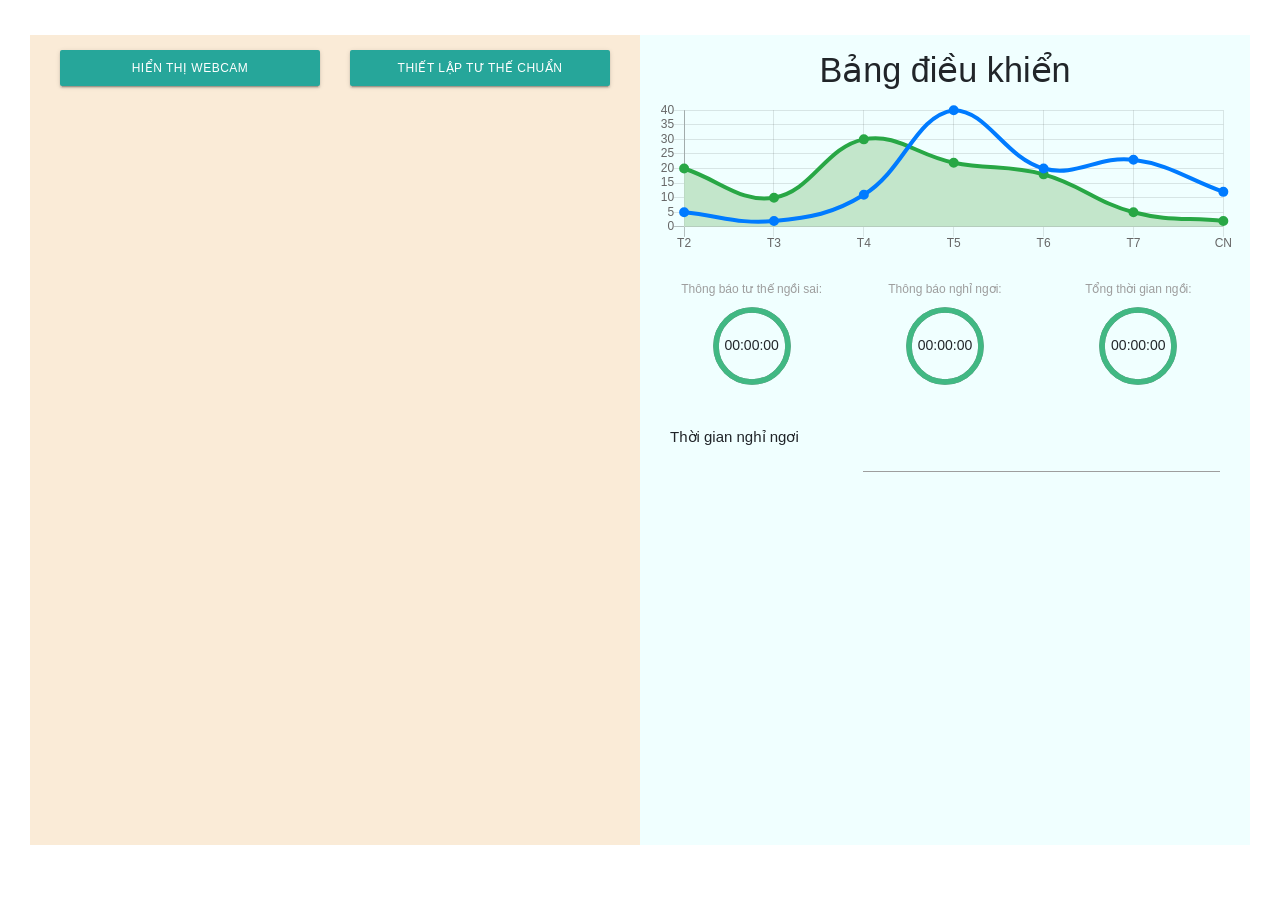
==== commit 23809341: "done done" ====
--- a/index.html
+++ b/index.html
@@ -1,210 +1,140 @@
 <!doctype html>
 <html lang="en">
-
-<head>
-  <title>Title</title>
-  <!-- Required meta tags -->
-  <meta charset="utf-8">
-  <meta name="viewport" content="width=device-width, initial-scale=1, shrink-to-fit=no">
-
-  <!-- Bootstrap CSS -->
-  <link rel="stylesheet" href="./css/bootstrap.min.css">
-  <script src="./dist/face-api.js"></script>
-  <script src="./js/commons.js"></script>
-  <script src="./js/faceDetectionControls.js"></script>
-  <link rel="stylesheet" href="./css/styles.css">
-  <link rel="stylesheet" href="./css/materialize.css">
-
-  <link rel="stylesheet" href="./css/displaytime.css">
-
-  <script type="text/javascript" src="./js/jquery-2.1.1.min.js"></script>
-  <script src="./js/materialize.min.js"></script>
-  <script src="./js/chart.min.js"></script>
+  <head>
+    <title>Title</title>
+    <!-- Required meta tags -->
+    <meta charset="utf-8">
+    <meta name="viewport" content="width=device-width, initial-scale=1, shrink-to-fit=no">
+
+    <!-- Bootstrap CSS -->
+    <link rel="stylesheet" href="./css/bootstrap.min.css">
+    <script src="./dist/face-api.js"></script>
+    <script src="./js/commons.js"></script>
+    <script src="./js/faceDetectionControls.js"></script>
+    <link rel="stylesheet" href="./css/styles.css">
+    <link rel="stylesheet" href="./css/materialize.css">
+
+    <link rel="stylesheet" href="./css/displaytime.css">
+
+    <script type="text/javascript" src="./js/jquery-2.1.1.min.js"></script>
+    <script src="./js/materialize.min.js"></script>  
+    <script src="./js/chart.min.js"></script>  
 </head>
-
-<body>
-  <div class="progress" id="loader">
-    <div class="indeterminate"></div>
-  </div>
-  <div class="container-fluid">
-    <div class="row" style="min-height: 90vh;padding: 15px;">
-      <div class="col-sm-6" style="background-color: antiquewhite;">
-        <div class="row">
-          <div class="col-sm-4">
-            <button style="width: 100%;" type="button" id="btnShowWebcam" onclick="showWebcam()"
-              class="btn btn-primary">Hiển thị webcam</button>
+  <body>
+    <div class="progress" id="loader">
+        <div class="indeterminate"></div>
+      </div>
+      <div class="container-fluid">
+          <div class="row" style="padding: 15px;">
+              <div class="col-sm-6" style="background-color: antiquewhite;height: 90vh;">
+                <div class="row" style="margin-top: 15px;">
+                  <div class="col-sm-6">
+                    <button style="width: 100%;font-size: 12px;" type="button" id="btnShowWebcam" onclick="showWebcam()" class="btn btn-primary">Hiển thị webcam</button>
+                  </div>
+                  <div class="col-sm-6">
+                    <button style="width: 100%;font-size: 12px;" type="button" onclick="setFirstPosition()" class="btn btn-primary">Thiết lập tư thế chuẩn</button>
+                  </div>
+                </div>
+
+                <div class="row">
+                  <div class="col-sm-12">
+                    <video onloadedmetadata="onPlay(this)" width="0px" id="inputVideo" autoplay muted playsinline></video>
+                    <canvas id="overlay"/>
+                  </div>
+                  
+                </div>
+              </div>
+              <div class="col-sm-6" style="height: 90vh;;background-color: azure;overflow-y: scroll;">
+                <!---Của mày ở đây nè Việt Anh-->
+                <div class="col-sm-12 text-center">
+                  <h4>Bảng điều khiển</h4>
+                </div>
+                <div class="row">
+                  <canvas id="chLine" height="80px"></canvas>
+                </div>
+                <!--Kết thúc ở đây-->
+
+
+                <div class="row">
+                  <div class="col-sm-4 text-center">
+                    <label for="timeWrongPositionId">Thông báo tư thế ngồi sai:</label>
+                    <div id="timeWrongPositionId" align="center" ></div>
+                  </div>
+                  <div class="col-sm-4 text-center">
+                    <label for="breakTimeId">Thông báo nghỉ ngơi:</label>
+                    <div id="breakTimeId" align="center" ></div>
+                  </div>
+                  <div class="col-sm-4 text-center">
+                    <label for="timeSpentSittingId">Tổng thời gian ngồi:</label>
+                    <div id="timeSpentSittingId" align="center" ></div>
+                  </div>
+                </div>
+
+
+                <div class="row">
+                  
+                </div>
+                
+                <div class="row">
+                  <div class="col-sm-4">
+                    Thời gian nghỉ ngơi
+                  </div>
+                  <div class="col-sm-8">
+                    <input type="number"
+                      class="form-control" name="" id="" aria-describedby="helpId" placeholder="">
+                  </div>
+                </div>
+
+
+            </div>
           </div>
-          <div class="col-sm-4">
-            <button style="width: 100%;" type="button" onclick="setFirstPosition()" class="btn btn-primary">Lấy vị trí
-              chuẩn</button>
-          </div>
-          <div class="col-sm-4">
-            <button style="width: 100%;" type="button" onclick="" class="btn btn-primary">Lấy vị trí chuẩn</button>
-          </div>
-        </div>
-
-        <div class="row">
-          <div class="col-sm-12">
-            <video onloadedmetadata="onPlay(this)" width="0px" id="inputVideo" autoplay muted playsinline></video>
-            <canvas id="overlay" />
-          </div>
-
-        </div>
       </div>
-      <div class="col-sm-6" style="background-color: azure;">
-        <!---Của mày ở đây nè Việt Anh-->
-        <div class="col-sm-12 text-center">
-          <h4>Bảng điều khiển</h4>
-        </div>
-        <div class="row">
-          <canvas id="chLine"></canvas>
-        </div>
-        <!--Kết thúc ở đây-->
-
-
-        <div class="row">
-          <div class="col-sm-6">
-            <label for="countDownId">Thời gian còn lại:</label>
-            <div id="countDownId"></div>
-
-
-          </div>
-          <div class="col-sm-6">
-            <label for="shitDownId">Thời gian ngồi:</label>
-
-            <div id="shitDownId"></div>
-
-          </div>
-          <div class="col-sm-8">
-            <strong>
-              <p id="time"></p>
-            </strong>
-          </div>
-        </div>
-
-
-        <div class="row">
-
-        </div>
-
-        <!-- Start thời gian nghỉ ngơi  -->
-        <div class="row">
-          <div style="text-align: center; font-family: tahoma;" class="col-sm-12">
-            <h5>Setting</h5>
-          </div>
-          <form class="row" onsubmit="return formSubmit()">
-            <div class="col-sm-4">
-              <label for="timeRelax">Thời gian nghỉ: <span id="valueTimeRelax"></span> </label>
-            </div>
-            <div class="col-sm-8">
-              <input type="range" name="timeRelax" id="timeRelax" min="1" max="1000" value="1"
-                onchange="onChangeTimeRelax(this.value)">
-            </div>
-            <div class="col-sm-4">
-              <label for="wrongTime">Thời gian ngồi sai tư thế: <span id="valueWrongTime"></span> </label>
-            </div>
-            <div class="col-sm-8">
-              <input type="range" name="wrongTime" id="wrongTime" min="1" max="1000" value="1"
-                onchange="onChangeWrongTime(this.value)">
-            </div>
-            <div class="col-sm-4">
-              <label for="bonusSecond">Khi cười cộng thêm giây: <span id="valueBonusSecond"></span></label>
-            </div>
-            <div class="col-sm-8">
-              <input type="range" name="bonusSecond" id="bonusSecond" min="1" max="1000" value="1"
-                onchange="onChangeBonusSecond(this.value)">
-            </div>
-            <div class="col-md-12">
-              <label for="mucDo" class="form-label">Mức độ</label>
-              <select id="mucDo" class="form-control" name="mucDo">
-                <option value="1">Thấp</option>
-                <option value="2">Trung bình</option>
-                <option value="3">Quan trọng</option>
-                <option value="4">Nghiêm trọng</option>
-              </select>
-            </div>
-
-
-            <div class="col-12" style="margin-top: 10px;">
-              <button type="submit" class="btn btn-primary">Lưu </button>
-            </div>
-          </form>
-
-        </div>
-        <!-- End thời gian nghỉ ngơi  -->
-
-
-      </div>
-    </div>
-  </div>
-
-  <!-- Optional JavaScript -->
-  <!-- jQuery first, then Popper.js, then Bootstrap JS -->
-  <!-- <script src="https://code.jquery.com/jquery-3.3.1.slim.min.js" integrity="sha384-q8i/X+965DzO0rT7abK41JStQIAqVgRVzpbzo5smXKp4YfRvH+8abtTE1Pi6jizo" crossorigin="anonymous"></script> -->
-  <script src="./js/popper.min.js"></script>
-  <script src="./js/bootstrap.min.js"></script>
-  <script src="./js/timer.js"></script>
-  <script>
-    // Start Edit --Thương
-    function onChangeTimeRelax(value) {
-      console.log('value1 :>> ', value);
-      document.getElementById('valueTimeRelax').innerHTML = value + "ph"
-    }
-    function onChangeWrongTime(value) {
-      console.log('value2 :>> ', value);
-      document.getElementById('valueWrongTime').innerHTML = value + "ph"
-
-    }
-    function onChangeBonusSecond(value) {
-      console.log('value3 :>> ', value);
-      document.getElementById('valueBonusSecond').innerHTML = value + "ph"
-    }
-    function formSubmit() {
-      let timeRelax = document.getElementById("timeRelax").value
-      let wrongTime = document.getElementById("wrongTime").value
-      let bonusSecond = document.getElementById("bonusSecond").value
-      let mucDo = document.getElementById("mucDo").value
-      console.log('timeRelax :>> ', timeRelax);
-    }
-    // End Edit --Thương
-    var chartData = {
-      labels: ["S", "M", "T", "W", "T", "F", "S"],
-      datasets: [{
-        data: [589, 445, 483, 503, 689, 692, 634],
-      },
-      {
-        data: [639, 465, 493, 478, 589, 632, 674],
-      }]
-    };
-    /* chart.js chart examples */
-
-    // chart colors
-    var colors = ['#007bff', '#28a745', '#333333', '#c3e6cb', '#dc3545', '#6c757d'];
-
-    /* large line chart */
-    var chLine = document.getElementById("chLine");
-    var chartData = {
-      labels: ["T2", "T3", "T4", "T5", "T6", "T7", "CN"],
-      datasets: [{
-        label: 'Số lần ngồi sai',
-        data: [5, 2, 11, 40, 20, 23, 12],
-        backgroundColor: 'transparent',
-        borderColor: colors[0],
-        borderWidth: 4,
-        pointBackgroundColor: colors[0]
-      },
-      {
-        label: 'Số lần nghỉ',
-        data: [20, 10, 30, 22, 18, 5, 2],
-        backgroundColor: colors[3],
-        borderColor: colors[1],
-        borderWidth: 4,
-        pointBackgroundColor: colors[1]
-      }]
-    };
-
-    if (chLine) {
-      new Chart(chLine, {
+
+    <!-- Optional JavaScript -->
+    <!-- jQuery first, then Popper.js, then Bootstrap JS -->
+    <!-- <script src="https://code.jquery.com/jquery-3.3.1.slim.min.js" integrity="sha384-q8i/X+965DzO0rT7abK41JStQIAqVgRVzpbzo5smXKp4YfRvH+8abtTE1Pi6jizo" crossorigin="anonymous"></script> -->
+    <script src="./js/popper.min.js"></script>
+    <script src="./js/bootstrap.min.js"></script>
+    <script src="./js/timer.js"></script>
+    <script>
+      var chartData = {
+        labels: ["S", "M", "T", "W", "T", "F", "S"],
+        datasets: [{
+          data: [589, 445, 483, 503, 689, 692, 634],
+        },
+        {
+          data: [639, 465, 493, 478, 589, 632, 674],
+        }]
+      };
+      /* chart.js chart examples */
+
+      // chart colors
+      var colors = ['#007bff','#28a745','#333333','#c3e6cb','#dc3545','#6c757d'];
+
+      /* large line chart */
+      var chLine = document.getElementById("chLine");
+      var chartData = {
+        labels: ["T2", "T3", "T4", "T5", "T6", "T7", "CN"],
+        datasets: [{
+          label: 'Số lần ngồi sai',
+          data: [5, 2, 11, 40, 20, 23, 12],
+          backgroundColor: 'transparent',
+          borderColor: colors[0],
+          borderWidth: 4,
+          pointBackgroundColor: colors[0]
+        },
+        {
+          label: 'Số lần nghỉ',
+          data: [20, 10, 30, 22, 18, 5, 2],
+          backgroundColor: colors[3],
+          borderColor: colors[1],
+          borderWidth: 4,
+          pointBackgroundColor: colors[1]
+        }]
+      };
+
+      if (chLine) {
+        new Chart(chLine, {
         type: 'line',
         data: chartData,
         options: {
@@ -219,143 +149,149 @@
             display: false
           }
         }
-      });
-    }
-  </script>
-  <script>
-    let countTime = 0
-    let countTimeNotification = 0
-    let forwardTimes = []
-    let positionFirst = 0
-    let positionMove = 0
-    let withBoxes = true
-    let isShowWebcam = false
-    var milisec;
-    milisec = miliseconds(0, 2, 0);
-    console.log('milisec: ' + milisec)
-    var countTimeDown = milisec;
-
-    function showWebcam() {
-      isShowWebcam = !isShowWebcam
-      if (isShowWebcam) {
-        document.getElementById('btnShowWebcam').innerHTML = 'Ẩn Webcam'
-        document.getElementById('inputVideo').style.width = '610px'
-        document.getElementById('inputVideo').style.height = '480px'
-      } else {
-        document.getElementById('btnShowWebcam').innerHTML = 'Hiển thị Webcam'
-        document.getElementById('inputVideo').style.width = '0px'
-        document.getElementById('inputVideo').style.height = '0px'
+        });
       }
-
-    }
-
-    function getPositionFirst() {
-      return positionFirst + 20
-    }
-
-    function setFirstPosition() {
-      positionFirst = positionMove
-    }
-
-    function onChangeHideBoundingBoxes(e) {
-      withBoxes = !$(e.target).prop('checked')
-    }
-
-    function updateTimeStats(timeInMs) {
-      forwardTimes = [timeInMs].concat(forwardTimes).slice(0, 30)
-      const avgTimeInMs = forwardTimes.reduce((total, t) => total + t) / forwardTimes.length
-      $('#time').val(`${Math.round(avgTimeInMs)} ms`)
-      $('#fps').val(`${faceapi.utils.round(1000 / avgTimeInMs)}`)
-    }
-
-    async function onPlay() {
-      const videoEl = $('#inputVideo').get(0)
-
-      if (videoEl.paused || videoEl.ended || !isFaceDetectionModelLoaded())
-        return setTimeout(() => onPlay())
-
-
-      const options = getFaceDetectorOptions()
-
-      const ts = Date.now()
-
-      const result = await faceapi.detectSingleFace(videoEl, options).withFaceLandmarks()
-
-      updateTimeStats(Date.now() - ts)
-      //cao giảm, dưới tăng max 370
-      //trái giảm, phải tăng max 450 -20
-      if (result) {
-        const canvas = $('#overlay').get(0)
-        const dims = faceapi.matchDimensions(canvas, videoEl, true)
-        const resizedResult = faceapi.resizeResults(result, dims)
-        //console.log(result.detection.box.x +':', result.detection.box.y)
-        let x = result.detection.box.x;
-        let y = result.detection.box.y;
-        positionMove = y;
-        countTime++
-        countTimeDown--
-        if (countTime == 500) {
-          notifyMe('Nghỉ ngơi tí thôi')
-        }
-        if (countTimeDown == 0) {
-          notifyMe('Nghỉ ngơi tí thôi')
-        }
-        if (positionFirst !== 0) {
-          if (y > positionFirst) {
-            if (countTimeNotification >= 50) {
-              notifyMe('Ngồi thẳng dậy nào, nhanh nhanh...')
+    </script>
+    <script>
+        let milisec = miliseconds(0, 2, 0);
+        let valueTimeAllowForWrongPosition = 200
+        let valueTimeBreakTime = 200
+
+        let countTimeToBreakTime = valueTimeBreakTime
+        let countTimeWrongPosition = valueTimeAllowForWrongPosition
+        let countTimeSitdown = 0
+
+        let positionMove = 0//lấy vị trí khi gương mặt di chuyển
+        let positionFirst = 0 //tư thế ngồi đúng
+        let forwardTimes = []
+        let withBoxes = true
+        let isShowWebcam = false
+    
+        function showWebcam() {
+          isShowWebcam = !isShowWebcam
+          if(isShowWebcam) {
+            document.getElementById('btnShowWebcam').innerHTML = 'Ẩn Webcam'
+            document.getElementById('inputVideo').style.width = '610px'
+            document.getElementById('inputVideo').style.height = '480px'
+          } else {
+            document.getElementById('btnShowWebcam').innerHTML = 'Hiển thị Webcam'
+            document.getElementById('inputVideo').style.width = '0px'
+            document.getElementById('inputVideo').style.height = '0px'
+          }
+          
+        }
+
+        function getPositionFirst() {
+          return positionFirst + 20
+        }
+        
+        function setFirstPosition() {
+          positionFirst = positionMove
+        }
+
+        function onChangeHideBoundingBoxes(e) {
+          withBoxes = !$(e.target).prop('checked')
+        }
+    
+        function updateTimeStats(timeInMs) {
+          forwardTimes = [timeInMs].concat(forwardTimes).slice(0, 30)
+          const avgTimeInMs = forwardTimes.reduce((total, t) => total + t) / forwardTimes.length
+          $('#time').val(`${Math.round(avgTimeInMs)} ms`)
+          $('#fps').val(`${faceapi.utils.round(1000 / avgTimeInMs)}`)
+        }
+    
+        async function onPlay() {
+          const videoEl = $('#inputVideo').get(0)
+    
+          if(videoEl.paused || videoEl.ended || !isFaceDetectionModelLoaded())
+            return setTimeout(() => onPlay())
+    
+    
+          const options = getFaceDetectorOptions()
+    
+          const ts = Date.now()
+    
+          const result = await faceapi.detectSingleFace(videoEl, options).withFaceLandmarks()
+          
+          updateTimeStats(Date.now() - ts)
+          //cao giảm, dưới tăng max 370
+          //trái giảm, phải tăng max 450 -20
+          if (result) {
+            const canvas = $('#overlay').get(0)
+            const dims = faceapi.matchDimensions(canvas, videoEl, true)
+            const resizedResult = faceapi.resizeResults(result, dims)
+          //console.log(result.detection.box.x +':', result.detection.box.y)
+            let x = result.detection.box.x;
+            let y = result.detection.box.y;
+            positionMove = y;
+
+            countTimeToBreakTime--
+            countTimeSitdown++
+          
+            renderClockBreakTime()
+            if(countTimeToBreakTime <= 2) {
+              notifyMe('Nghỉ ngơi tí thôi')
+              countTimeToBreakTime = valueTimeBreakTime;
             }
-            countTimeNotification++
+            if(positionFirst !== 0) {
+              if(y > positionFirst )
+              {
+                if(countTimeWrongPosition <= 2) {
+                  notifyMe('Ngồi thẳng dậy nào, nhanh nhanh...')
+                  countTimeWrongPosition = valueTimeAllowForWrongPosition;
+                }
+                countTimeWrongPosition--
+                renderClockTimeWrongPosition()
+              } 
+              if(y < positionFirst) {
+                countTimeWrongPosition = valueTimeAllowForWrongPosition;
+              }
+            }
+
+            renderClockSpentSitting()
+            if (withBoxes) {
+              faceapi.draw.drawDetections(canvas, resizedResult)
+            }
+            faceapi.draw.drawFaceLandmarks(canvas, resizedResult)
+          } else {
+            onTimesUp()
           }
-          if (y < positionFirst) {
-            countTimeNotification = 0;
-          }
-        }
-
-        render()
-        if (withBoxes) {
-          faceapi.draw.drawDetections(canvas, resizedResult)
-        }
-        faceapi.draw.drawFaceLandmarks(canvas, resizedResult)
-      }
-
-      setTimeout(() => onPlay())
-    }
-
-    async function run() {
-      // load face detection and face landmark models
-      await changeFaceDetector(TINY_FACE_DETECTOR)
-      await faceapi.loadFaceLandmarkModel('/')
-      changeInputSize(224)
-
-      // try to access users webcam and stream the images
-      // to the video element
-      const stream = await navigator.mediaDevices.getUserMedia({ video: {} })
-      const videoEl = $('#inputVideo').get(0)
-      videoEl.srcObject = stream
-    }
-
-    function updateResults() { }
-
-    $(document).ready(function () {
-      //renderNavBar('#navbar', 'webcam_face_landmark_detection')
-      initFaceDetectionControls()
-      run()
-    })
-    function notifyMe(message) {
-      countTimeNotification = 0;
-      countTime = 0;
+    
+          setTimeout(() => onPlay())
+        }
+    
+        async function run() {
+          // load face detection and face landmark models
+          await changeFaceDetector(TINY_FACE_DETECTOR)
+          await faceapi.loadFaceLandmarkModel('/')
+          changeInputSize(224)
+    
+          // try to access users webcam and stream the images
+          // to the video element
+          const stream = await navigator.mediaDevices.getUserMedia({ video: {} })
+          const videoEl = $('#inputVideo').get(0)
+          videoEl.srcObject = stream
+        }
+    
+        function updateResults() {}
+    
+        $(document).ready(function() {
+          //renderNavBar('#navbar', 'webcam_face_landmark_detection')
+          initFaceDetectionControls()
+          run()
+        })
+        function notifyMe(message) {
       // Let's check if the browser supports notifications
       if (!("Notification" in window)) {
         alert("This browser does not support desktop notification");
       }
-
+    
       // Let's check whether notification permissions have already been granted
       else if (Notification.permission === "granted") {
         // If it's okay let's create a notification
         var notification = new Notification(message);
       }
-
+    
       // Otherwise, we need to ask the user for permission
       else if (Notification.permission !== "denied") {
         Notification.requestPermission().then(function (permission) {
@@ -365,44 +301,51 @@
           }
         });
       }
-
+    
       // At last, if the user has denied notifications, and you
       // want to be respectful there is no need to bother them any more.
     }
-
-    function render() {
-      time.innerHTML = countTime / 1000;
-      document.getElementById("baseTimeLabel").innerHTML = formatTime(
-        countTimeDown
-      );
-      setCircleDasharray();
-      setRemainingPathColor(countTimeDown);
-
-      if (countTimeDown === 0) {
-        onTimesUp();
-      }
-
-      document.getElementById("baseTimeLabel1").innerHTML = formatTime(
-        countTime / 1000
-      );
-      setCircleDasharray();
-      setRemainingPathColor(countTime / 1000);
-
-      if (countTime / 1000 === 0) {
-        onTimesUp();
-      }
-      console.log('----------------------');
-    }
-
-    displayTimeShiwDown("shitDownId", "baseTimerPathRemaining", "baseTimeLabel1", countTime);
-    displayTimeShiwDown("countDownId", "baseTimerPathRemaining", "baseTimeLabel", countTimeDown);
-
-
-    function miliseconds(hrs, min, sec) {
-      return (((hrs * 60 * 60) + (min * 60) + sec));
-    }
-    //startTimer(milisec/1000);
-  </script>
+    
+    function renderClockSpentSitting() {
+        document.getElementById("timeSpendSittingLabel").innerHTML = formatTime(
+          countTimeSitdown
+        );
+        setCircleDasharray(countTimeSitdown,0, 'baseTimerSpendSittingId');
+        setRemainingPathColor(countTimeSitdown, 'baseTimerSpendSittingId');
+    }
+
+    function renderClockBreakTime() {
+        document.getElementById("breakTimeLabel").innerHTML = formatTime(
+          countTimeToBreakTime
+        );
+        setCircleDasharray(countTimeToBreakTime,valueTimeBreakTime, 'baseTimerSpendSittingId');
+        setRemainingPathColor(countTimeToBreakTime, 'baseTimerSpendSittingId');
+    
+        if (countTimeToBreakTime <= 0) {
+          onTimesUp();
+        }
+    }
+
+    function renderClockTimeWrongPosition() {
+      document.getElementById("timeWrongPositionLabel").innerHTML = formatTime(
+          countTimeWrongPosition
+        );
+        setCircleDasharray(countTimeWrongPosition,valueTimeAllowForWrongPosition, 'baseTimerWrongPositionId');
+        setRemainingPathColor(countTimeWrongPosition, 'baseTimerWrongPositionId');
+    
+        if (countTimeWrongPosition <= 0) {
+          onTimesUp();
+        }
+    }
+
+    function miliseconds(hrs, min, sec)
+    {
+        return(((hrs * 60 * 60) + (min * 60) + sec));
+    }
+    function onTimesUp() {
+      countTimeToBreakTime = valueTimeBreakTime
+      countTimeWrongPosition = valueTimeAllowForWrongPosition
+    }
+    </script>
 </body>
-
 </html>
--- a/css/displaytime.css
+++ b/css/displaytime.css
@@ -7,8 +7,8 @@
   
   .base-timer {
     position: relative;
-    width: 300px;
-    height: 300px;
+    width: 80px;
+    height: 80px;
   }
   
   .base-timer__svg {
@@ -49,11 +49,11 @@
   
   .base-timer__label {
     position: absolute;
-    width: 300px;
-    height: 300px;
+    width: 80px;
+    height: 80px;
     top: 0;
     display: flex;
     align-items: center;
     justify-content: center;
-    font-size: 48px;
+    font-size: 14px;
   }
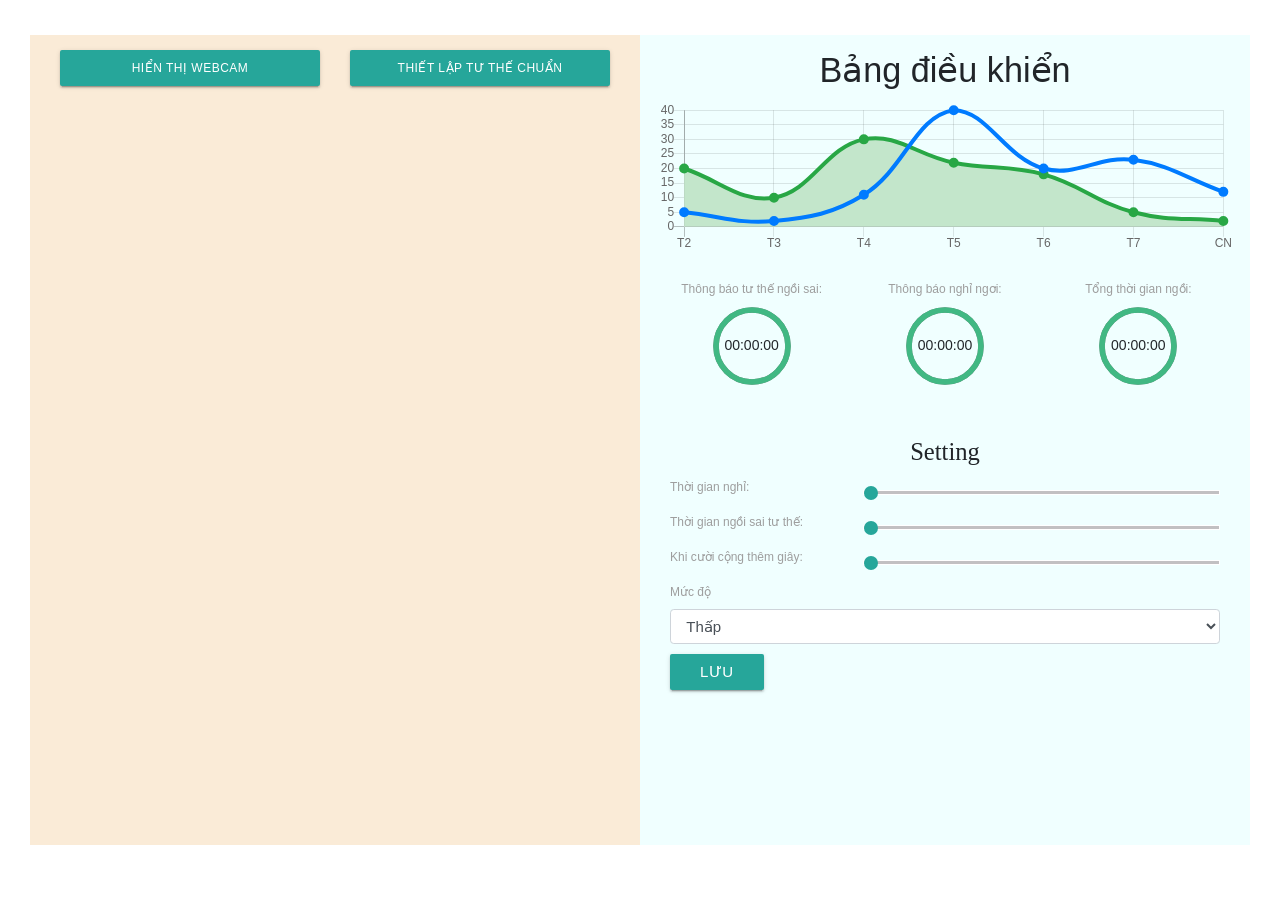
==== commit a9c18e5c: "Merge remote-tracking branch 'origin/master' into master # Conflicts: #	index.html" ====
--- a/index.html
+++ b/index.html
@@ -75,15 +75,51 @@
                   
                 </div>
                 
-                <div class="row">
-                  <div class="col-sm-4">
-                    Thời gian nghỉ ngơi
-                  </div>
-                  <div class="col-sm-8">
-                    <input type="number"
-                      class="form-control" name="" id="" aria-describedby="helpId" placeholder="">
-                  </div>
-                </div>
+                        <!-- Start thời gian nghỉ ngơi  -->
+        <div class="row">
+          <div style="text-align: center; font-family: tahoma;" class="col-sm-12">
+            <h5>Setting</h5>
+          </div>
+          <form class="row" onsubmit="return formSubmit()">
+            <div class="col-sm-4">
+              <label for="timeRelax">Thời gian nghỉ: <span id="valueTimeRelax"></span> </label>
+            </div>
+            <div class="col-sm-8">
+              <input type="range" name="timeRelax" id="timeRelax" min="1" max="1000" value="1"
+                onchange="onChangeTimeRelax(this.value)">
+            </div>
+            <div class="col-sm-4">
+              <label for="wrongTime">Thời gian ngồi sai tư thế: <span id="valueWrongTime"></span> </label>
+            </div>
+            <div class="col-sm-8">
+              <input type="range" name="wrongTime" id="wrongTime" min="1" max="1000" value="1"
+                onchange="onChangeWrongTime(this.value)">
+            </div>
+            <div class="col-sm-4">
+              <label for="bonusSecond">Khi cười cộng thêm giây: <span id="valueBonusSecond"></span></label>
+            </div>
+            <div class="col-sm-8">
+              <input type="range" name="bonusSecond" id="bonusSecond" min="1" max="1000" value="1"
+                onchange="onChangeBonusSecond(this.value)">
+            </div>
+            <div class="col-md-12">
+              <label for="mucDo" class="form-label">Mức độ</label>
+              <select id="mucDo" class="form-control" name="mucDo">
+                <option value="1">Thấp</option>
+                <option value="2">Trung bình</option>
+                <option value="3">Quan trọng</option>
+                <option value="4">Nghiêm trọng</option>
+              </select>
+            </div>
+
+
+            <div class="col-12" style="margin-top: 10px;">
+              <button type="submit" class="btn btn-primary">Lưu </button>
+            </div>
+          </form>
+
+        </div>
+        <!-- End thời gian nghỉ ngơi  -->
 
 
             </div>
@@ -97,6 +133,28 @@
     <script src="./js/bootstrap.min.js"></script>
     <script src="./js/timer.js"></script>
     <script>
+        // Start Edit --Thương
+    function onChangeTimeRelax(value) {
+      console.log('value1 :>> ', value);
+      document.getElementById('valueTimeRelax').innerHTML = value + "ph"
+    }
+    function onChangeWrongTime(value) {
+      console.log('value2 :>> ', value);
+      document.getElementById('valueWrongTime').innerHTML = value + "ph"
+
+    }
+    function onChangeBonusSecond(value) {
+      console.log('value3 :>> ', value);
+      document.getElementById('valueBonusSecond').innerHTML = value + "ph"
+    }
+    function formSubmit() {
+      let timeRelax = document.getElementById("timeRelax").value
+      let wrongTime = document.getElementById("wrongTime").value
+      let bonusSecond = document.getElementById("bonusSecond").value
+      let mucDo = document.getElementById("mucDo").value
+      console.log('timeRelax :>> ', timeRelax);
+    }
+    // End Edit --Thương
       var chartData = {
         labels: ["S", "M", "T", "W", "T", "F", "S"],
         datasets: [{
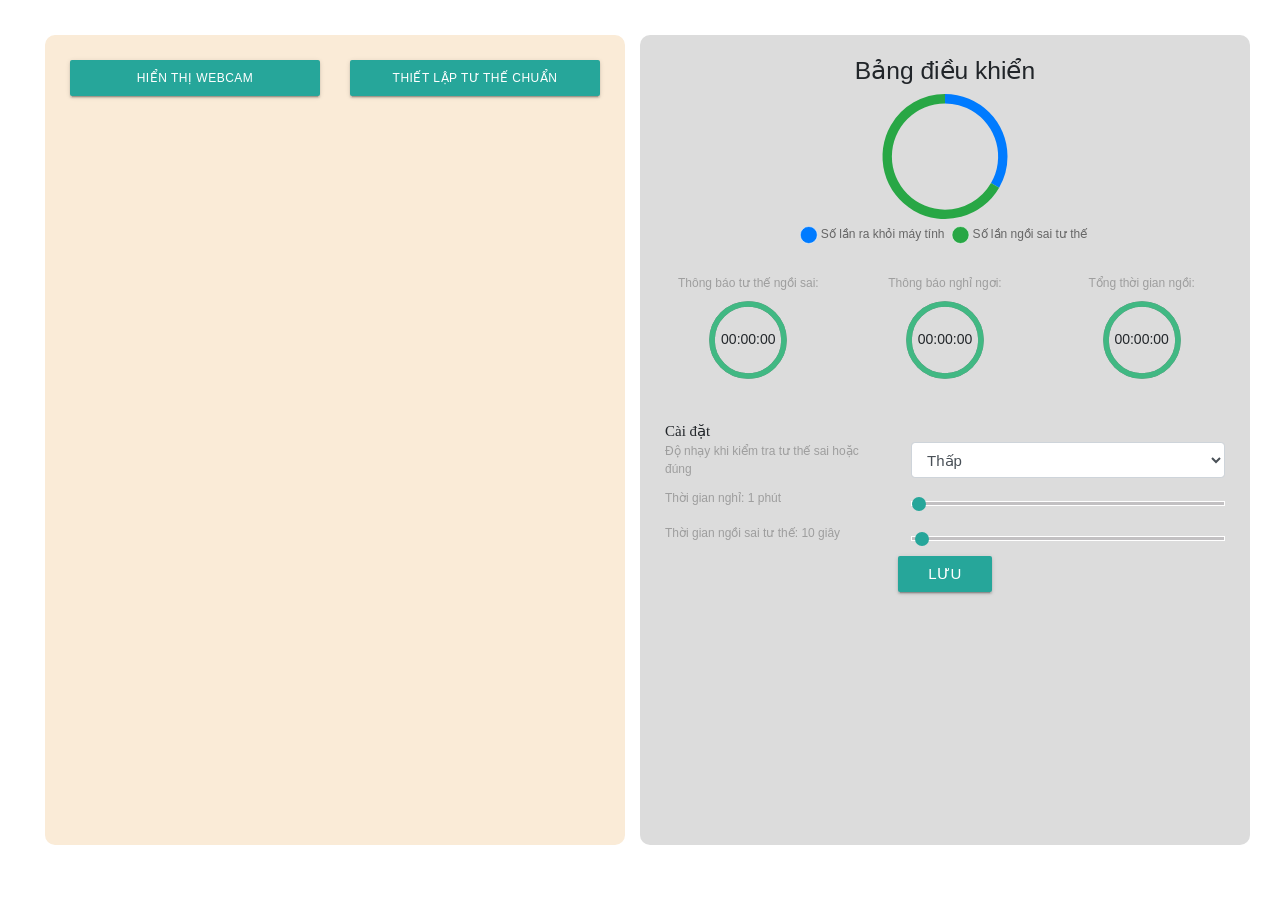
==== commit 9cc17ff7: "update" ====
--- a/index.html
+++ b/index.html
@@ -1,131 +1,218 @@
-<!doctype html>
+<!DOCTYPE html>
 <html lang="en">
   <head>
     <title>Title</title>
     <!-- Required meta tags -->
-    <meta charset="utf-8">
-    <meta name="viewport" content="width=device-width, initial-scale=1, shrink-to-fit=no">
+    <meta charset="utf-8" />
+    <meta
+      name="viewport"
+      content="width=device-width, initial-scale=1, shrink-to-fit=no"
+    />
 
     <!-- Bootstrap CSS -->
-    <link rel="stylesheet" href="./css/bootstrap.min.css">
+    <link rel="stylesheet" href="./css/bootstrap.min.css" />
     <script src="./dist/face-api.js"></script>
     <script src="./js/commons.js"></script>
     <script src="./js/faceDetectionControls.js"></script>
-    <link rel="stylesheet" href="./css/styles.css">
-    <link rel="stylesheet" href="./css/materialize.css">
-
-    <link rel="stylesheet" href="./css/displaytime.css">
+    <link rel="stylesheet" href="./css/styles.css" />
+    <link rel="stylesheet" href="./css/materialize.css" />
+
+    <link rel="stylesheet" href="./css/displaytime.css" />
 
     <script type="text/javascript" src="./js/jquery-2.1.1.min.js"></script>
-    <script src="./js/materialize.min.js"></script>  
-    <script src="./js/chart.min.js"></script>  
-</head>
+    <script src="./js/materialize.min.js"></script>
+    <script src="./js/chart.min.js"></script>
+    <style>
+      /* width */
+      ::-webkit-scrollbar {
+        width: 5px;
+      }
+
+      /* Track */
+      ::-webkit-scrollbar-track {
+        background: #f1f1f1;
+        border-radius: 10px;
+      }
+
+      /* Handle */
+      ::-webkit-scrollbar-thumb {
+        background: #888;
+        border-radius: 10px;
+      }
+
+      /* Handle on hover */
+      ::-webkit-scrollbar-thumb:hover {
+        background: #555;
+      }
+    </style>
+  </head>
   <body>
     <div class="progress" id="loader">
-        <div class="indeterminate"></div>
-      </div>
-      <div class="container-fluid">
-          <div class="row" style="padding: 15px;">
-              <div class="col-sm-6" style="background-color: antiquewhite;height: 90vh;">
-                <div class="row" style="margin-top: 15px;">
-                  <div class="col-sm-6">
-                    <button style="width: 100%;font-size: 12px;" type="button" id="btnShowWebcam" onclick="showWebcam()" class="btn btn-primary">Hiển thị webcam</button>
-                  </div>
-                  <div class="col-sm-6">
-                    <button style="width: 100%;font-size: 12px;" type="button" onclick="setFirstPosition()" class="btn btn-primary">Thiết lập tư thế chuẩn</button>
-                  </div>
-                </div>
-
-                <div class="row">
-                  <div class="col-sm-12">
-                    <video onloadedmetadata="onPlay(this)" width="0px" id="inputVideo" autoplay muted playsinline></video>
-                    <canvas id="overlay"/>
-                  </div>
-                  
-                </div>
+      <div class="indeterminate"></div>
+    </div>
+    <div class="container-fluid">
+      <div class="row" style="padding: 15px">
+        <div class="col-sm-6">
+          <div
+            style="
+              background-color: antiquewhite;
+              height: 90vh;
+              padding: 10px;
+              border-radius: 10px;
+            "
+          >
+            <div class="row" style="margin-top: 15px">
+              <div class="col-sm-6">
+                <button
+                  style="width: 100%; font-size: 12px"
+                  type="button"
+                  id="btnShowWebcam"
+                  onclick="showWebcam()"
+                  class="btn btn-primary"
+                >
+                  Hiển thị webcam
+                </button>
               </div>
-              <div class="col-sm-6" style="height: 90vh;;background-color: azure;overflow-y: scroll;">
-                <!---Của mày ở đây nè Việt Anh-->
-                <div class="col-sm-12 text-center">
-                  <h4>Bảng điều khiển</h4>
-                </div>
-                <div class="row">
-                  <canvas id="chLine" height="80px"></canvas>
-                </div>
-                <!--Kết thúc ở đây-->
-
-
-                <div class="row">
-                  <div class="col-sm-4 text-center">
-                    <label for="timeWrongPositionId">Thông báo tư thế ngồi sai:</label>
-                    <div id="timeWrongPositionId" align="center" ></div>
-                  </div>
-                  <div class="col-sm-4 text-center">
-                    <label for="breakTimeId">Thông báo nghỉ ngơi:</label>
-                    <div id="breakTimeId" align="center" ></div>
-                  </div>
-                  <div class="col-sm-4 text-center">
-                    <label for="timeSpentSittingId">Tổng thời gian ngồi:</label>
-                    <div id="timeSpentSittingId" align="center" ></div>
-                  </div>
-                </div>
-
-
-                <div class="row">
-                  
-                </div>
-                
-                        <!-- Start thời gian nghỉ ngơi  -->
-        <div class="row">
-          <div style="text-align: center; font-family: tahoma;" class="col-sm-12">
-            <h5>Setting</h5>
+              <div class="col-sm-6">
+                <button
+                  style="width: 100%; font-size: 12px"
+                  type="button"
+                  onclick="setFirstPosition()"
+                  class="btn btn-primary"
+                >
+                  Thiết lập tư thế chuẩn
+                </button>
+              </div>
+            </div>
+
+            <div class="row">
+              <div class="col-sm-12">
+                <video
+                  onloadedmetadata="onPlay(this)"
+                  width="0px"
+                  id="inputVideo"
+                  autoplay
+                  muted
+                  playsinline
+                ></video>
+                <canvas id="overlay" />
+              </div>
+            </div>
           </div>
-          <form class="row" onsubmit="return formSubmit()">
-            <div class="col-sm-4">
-              <label for="timeRelax">Thời gian nghỉ: <span id="valueTimeRelax"></span> </label>
-            </div>
-            <div class="col-sm-8">
-              <input type="range" name="timeRelax" id="timeRelax" min="1" max="1000" value="1"
-                onchange="onChangeTimeRelax(this.value)">
-            </div>
-            <div class="col-sm-4">
-              <label for="wrongTime">Thời gian ngồi sai tư thế: <span id="valueWrongTime"></span> </label>
-            </div>
-            <div class="col-sm-8">
-              <input type="range" name="wrongTime" id="wrongTime" min="1" max="1000" value="1"
-                onchange="onChangeWrongTime(this.value)">
-            </div>
-            <div class="col-sm-4">
+        </div>
+        <div
+          class="col-sm-6"
+          style="
+            height: 90vh;
+            background-color: gainsboro;
+            overflow-y: scroll;
+            padding: 10px;
+            border-radius: 10px;
+          "
+        >
+          <!---Của mày ở đây nè Việt Anh-->
+          <div class="col-sm-12 text-center">
+            <h5>Bảng điều khiển</h5>
+          </div>
+          <div class="row">
+            <canvas id="chDonut2" height="80px"></canvas>
+          </div>
+          <!--Kết thúc ở đây-->
+
+          <div class="row">
+            <div class="col-sm-4 text-center">
+              <label for="timeWrongPositionId"
+                >Thông báo tư thế ngồi sai:</label
+              >
+              <div id="timeWrongPositionId" align="center"></div>
+            </div>
+            <div class="col-sm-4 text-center">
+              <label for="breakTimeId">Thông báo nghỉ ngơi:</label>
+              <div id="breakTimeId" align="center"></div>
+            </div>
+            <div class="col-sm-4 text-center">
+              <label for="timeSpentSittingId">Tổng thời gian ngồi:</label>
+              <div id="timeSpentSittingId" align="center"></div>
+            </div>
+          </div>
+
+          <div class="row"></div>
+
+          <!-- Start thời gian nghỉ ngơi  -->
+          <div class="row">
+            <div
+              style="text-align: left; font-family: tahoma"
+              class="col-sm-12"
+            >
+              <div><strong>Cài đặt</strong></div>
+            </div>
+
+            <div class="col-sm-5">
+              <label for="mucDo" class="form-label"
+                >Độ nhạy khi kiểm tra tư thế sai hoặc đúng</label
+              >
+            </div>
+            <div class="col-sm-7">
+              <select id="levelNotification" class="form-control" name="mucDo">
+                <option value="4">Thấp</option>
+                <option value="3">Trung bình</option>
+                <option value="2">Quan trọng</option>
+                <option value="1">Nghiêm trọng</option>
+              </select>
+            </div>
+            <div class="col-sm-5">
+              <label for="timeRelax"
+                >Thời gian nghỉ: <span id="valueTimeRelax"></span>
+              </label>
+            </div>
+            <div class="col-sm-7">
+              <input
+                type="range"
+                name="timeRelax"
+                id="timeRelax"
+                min="1"
+                max="1000"
+                value="1"
+                onchange="onChangeTimeRelax(this.value)"
+              />
+            </div>
+            <div class="col-sm-5">
+              <label for="wrongTime"
+                >Thời gian ngồi sai tư thế: <span id="valueWrongTime"></span>
+              </label>
+            </div>
+            <div class="col-sm-7">
+              <input
+                type="range"
+                name="wrongTime"
+                id="wrongTime"
+                min="1"
+                max="1000"
+                value="1"
+                onchange="onChangeWrongTime(this.value)"
+              />
+            </div>
+            <!-- <div class="col-sm-4">
               <label for="bonusSecond">Khi cười cộng thêm giây: <span id="valueBonusSecond"></span></label>
             </div>
             <div class="col-sm-8">
               <input type="range" name="bonusSecond" id="bonusSecond" min="1" max="1000" value="1"
                 onchange="onChangeBonusSecond(this.value)">
-            </div>
-            <div class="col-md-12">
-              <label for="mucDo" class="form-label">Mức độ</label>
-              <select id="mucDo" class="form-control" name="mucDo">
-                <option value="1">Thấp</option>
-                <option value="2">Trung bình</option>
-                <option value="3">Quan trọng</option>
-                <option value="4">Nghiêm trọng</option>
-              </select>
-            </div>
-
-
-            <div class="col-12" style="margin-top: 10px;">
-              <button type="submit" class="btn btn-primary">Lưu </button>
-            </div>
-          </form>
-
+            </div> -->
+            <div class="col-12 text-center">
+              <button
+                type="button"
+                onclick="saveSetting()"
+                class="btn btn-primary"
+              >
+                Lưu
+              </button>
+            </div>
+          </div>
+          <!-- End thời gian nghỉ ngơi  -->
         </div>
-        <!-- End thời gian nghỉ ngơi  -->
-
-
-            </div>
-          </div>
       </div>
-
+    </div>
     <!-- Optional JavaScript -->
     <!-- jQuery first, then Popper.js, then Bootstrap JS -->
     <!-- <script src="https://code.jquery.com/jquery-3.3.1.slim.min.js" integrity="sha384-q8i/X+965DzO0rT7abK41JStQIAqVgRVzpbzo5smXKp4YfRvH+8abtTE1Pi6jizo" crossorigin="anonymous"></script> -->
@@ -133,277 +220,314 @@
     <script src="./js/bootstrap.min.js"></script>
     <script src="./js/timer.js"></script>
     <script>
-        // Start Edit --Thương
-    function onChangeTimeRelax(value) {
-      console.log('value1 :>> ', value);
-      document.getElementById('valueTimeRelax').innerHTML = value + "ph"
-    }
-    function onChangeWrongTime(value) {
-      console.log('value2 :>> ', value);
-      document.getElementById('valueWrongTime').innerHTML = value + "ph"
-
-    }
-    function onChangeBonusSecond(value) {
-      console.log('value3 :>> ', value);
-      document.getElementById('valueBonusSecond').innerHTML = value + "ph"
-    }
-    function formSubmit() {
-      let timeRelax = document.getElementById("timeRelax").value
-      let wrongTime = document.getElementById("wrongTime").value
-      let bonusSecond = document.getElementById("bonusSecond").value
-      let mucDo = document.getElementById("mucDo").value
-      console.log('timeRelax :>> ', timeRelax);
-    }
-    // End Edit --Thương
-      var chartData = {
-        labels: ["S", "M", "T", "W", "T", "F", "S"],
-        datasets: [{
-          data: [589, 445, 483, 503, 689, 692, 634],
+      
+      function setChart(data) {
+        var colors = [
+        "#007bff",
+        "#28a745",
+        "#333333",
+        "#c3e6cb",
+        "#dc3545",
+        "#6c757d",
+      ];
+      var donutOptions = {
+        cutoutPercentage: 85,
+        legend: {
+          position: "bottom",
+          padding: 5,
+          labels: { pointStyle: "circle", usePointStyle: true },
         },
-        {
-          data: [639, 465, 493, 478, 589, 632, 674],
-        }]
       };
-      /* chart.js chart examples */
-
-      // chart colors
-      var colors = ['#007bff','#28a745','#333333','#c3e6cb','#dc3545','#6c757d'];
-
-      /* large line chart */
-      var chLine = document.getElementById("chLine");
-      var chartData = {
-        labels: ["T2", "T3", "T4", "T5", "T6", "T7", "CN"],
-        datasets: [{
-          label: 'Số lần ngồi sai',
-          data: [5, 2, 11, 40, 20, 23, 12],
-          backgroundColor: 'transparent',
-          borderColor: colors[0],
-          borderWidth: 4,
-          pointBackgroundColor: colors[0]
-        },
-        {
-          label: 'Số lần nghỉ',
-          data: [20, 10, 30, 22, 18, 5, 2],
-          backgroundColor: colors[3],
-          borderColor: colors[1],
-          borderWidth: 4,
-          pointBackgroundColor: colors[1]
-        }]
+      // donut 2
+      var chDonutData2 = {
+        labels: ["Số lần ra khỏi máy tính", "Số lần ngồi sai tư thế"],
+        datasets: [
+          {
+            backgroundColor: colors.slice(0, 3),
+            borderWidth: 0,
+            data: data,
+          },
+        ],
       };
-
-      if (chLine) {
-        new Chart(chLine, {
-        type: 'line',
-        data: chartData,
-        options: {
-          scales: {
-            yAxes: [{
-              ticks: {
-                beginAtZero: false
-              }
-            }]
-          },
-          legend: {
-            display: false
-          }
-        }
+      var chDonut2 = document.getElementById("chDonut2");
+      if (chDonut2) {
+        new Chart(chDonut2, {
+          type: "pie",
+          data: chDonutData2,
+          options: donutOptions,
         });
+      }
       }
     </script>
     <script>
-        let milisec = miliseconds(0, 2, 0);
-        let valueTimeAllowForWrongPosition = 200
-        let valueTimeBreakTime = 200
-
-        let countTimeToBreakTime = valueTimeBreakTime
-        let countTimeWrongPosition = valueTimeAllowForWrongPosition
-        let countTimeSitdown = 0
-
-        let positionMove = 0//lấy vị trí khi gương mặt di chuyển
-        let positionFirst = 0 //tư thế ngồi đúng
-        let forwardTimes = []
-        let withBoxes = true
-        let isShowWebcam = false
-    
-        function showWebcam() {
-          isShowWebcam = !isShowWebcam
-          if(isShowWebcam) {
-            document.getElementById('btnShowWebcam').innerHTML = 'Ẩn Webcam'
-            document.getElementById('inputVideo').style.width = '610px'
-            document.getElementById('inputVideo').style.height = '480px'
-          } else {
-            document.getElementById('btnShowWebcam').innerHTML = 'Hiển thị Webcam'
-            document.getElementById('inputVideo').style.width = '0px'
-            document.getElementById('inputVideo').style.height = '0px'
+      let milisec = miliseconds(0, 2, 0);
+      let valueTimeAllowForWrongPosition = localStorage.getItem('valueTimeAllowForWrongPosition') ? localStorage.getItem('valueTimeAllowForWrongPosition') : 100;
+      let valueTimeBreakTime = localStorage.getItem('valueTimeBreakTime') ? localStorage.getItem('valueTimeBreakTime') : 200;
+
+      let countTimeToBreakTime = valueTimeBreakTime;
+      let countTimeWrongPosition = valueTimeAllowForWrongPosition;
+      let countTimeSitdown = localStorage.getItem('countTimeSitdown') ? localStorage.getItem('countTimeSitdown') : 0;
+      let levelCheckWrongPosition = 1;
+
+      let positionMove = 0; //lấy vị trí khi gương mặt di chuyển
+      let positionFirst = localStorage.getItem('positionFirst') ? localStorage.getItem('positionFirst') : 0; //tư thế ngồi đúng
+      let forwardTimes = [];
+      let withBoxes = true;
+      let isShowWebcam = false;
+
+      let numberCountBreakTime = localStorage.getItem('numberCountBreakTime') ? localStorage.getItem('numberCountBreakTime') : 1;
+      let numberCountWrongPosition = localStorage.getItem('numberCountWrongPosition') ? localStorage.getItem('numberCountWrongPosition') : 2;
+
+      let isGoOut = false;
+      let isWrongPosition = false
+      setData()
+
+      function setData() {
+        timeRelax.value = valueTimeBreakTime 
+      timeRelax.value = timeRelax.value / 60 / 10
+      wrongTime.value = valueTimeAllowForWrongPosition
+      wrongTime.value = wrongTime.value / 10
+      document.getElementById("valueTimeRelax").innerHTML = timeRelax.value + " phút";
+      document.getElementById("valueWrongTime").innerHTML = wrongTime.value + " giây";
+      setChart([numberCountBreakTime,numberCountWrongPosition])
+      }
+      
+
+      function saveSetting() {
+        console.log(wrongTime.value);
+        console.log(timeRelax.value);
+        console.log(levelNotification.value);
+        valueTimeAllowForWrongPosition = wrongTime.value * 10;
+        valueTimeBreakTime = timeRelax.value * 60 * 10;
+        countTimeToBreakTime = valueTimeBreakTime;
+        countTimeWrongPosition = valueTimeAllowForWrongPosition;
+        localStorage.setItem('valueTimeAllowForWrongPosition',valueTimeAllowForWrongPosition);
+        localStorage.setItem('valueTimeBreakTime',valueTimeBreakTime);
+      }
+      // Start Edit --Thương
+      function onChangeTimeRelax(value) {
+        document.getElementById("valueTimeRelax").innerHTML = value + " phút";
+      }
+      function onChangeWrongTime(value) {
+        document.getElementById("valueWrongTime").innerHTML = value + " giây";
+      }
+      function onChangeBonusSecond(value) {
+        document.getElementById("valueBonusSecond").innerHTML = value + " phút";
+      }
+      function formSubmit() {
+        let timeRelax = document.getElementById("timeRelax").value;
+        let wrongTime = document.getElementById("wrongTime").value;
+        let bonusSecond = document.getElementById("bonusSecond").value;
+        let mucDo = document.getElementById("mucDo").value;
+      }
+      // End Edit --Thương
+
+      function showWebcam() {
+        isShowWebcam = !isShowWebcam;
+        if (isShowWebcam) {
+          document.getElementById("btnShowWebcam").innerHTML = "Ẩn Webcam";
+          document.getElementById("inputVideo").style.width = "610px";
+          document.getElementById("inputVideo").style.height = "480px";
+        } else {
+          document.getElementById("btnShowWebcam").innerHTML =
+            "Hiển thị Webcam";
+          document.getElementById("inputVideo").style.width = "0px";
+          document.getElementById("inputVideo").style.height = "0px";
+        }
+      }
+
+      function getPositionFirst() {
+        return positionFirst + levelCheckWrongPosition * 10;
+      }
+
+      function setFirstPosition() {
+        positionFirst = positionMove;
+        localStorage.setItem('positionFirst', positionFirst)
+        alert("Thiết lập thành công");
+      }
+
+      function onChangeHideBoundingBoxes(e) {
+        withBoxes = !$(e.target).prop("checked");
+      }
+
+      function updateTimeStats(timeInMs) {
+        forwardTimes = [timeInMs].concat(forwardTimes).slice(0, 30);
+        const avgTimeInMs =
+          forwardTimes.reduce((total, t) => total + t) / forwardTimes.length;
+        $("#time").val(`${Math.round(avgTimeInMs)} ms`);
+        $("#fps").val(`${faceapi.utils.round(1000 / avgTimeInMs)}`);
+      }
+
+      async function onPlay() {
+        const videoEl = $("#inputVideo").get(0);
+
+        if (videoEl.paused || videoEl.ended || !isFaceDetectionModelLoaded())
+          return setTimeout(() => onPlay());
+
+        const options = getFaceDetectorOptions();
+
+        const ts = Date.now();
+
+        const result = await faceapi
+          .detectSingleFace(videoEl, options)
+          .withFaceLandmarks();
+
+        updateTimeStats(Date.now() - ts);
+        //cao giảm, dưới tăng max 370
+        //trái giảm, phải tăng max 450 -20
+        if (result) {
+          const canvas = $("#overlay").get(0);
+          const dims = faceapi.matchDimensions(canvas, videoEl, true);
+          const resizedResult = faceapi.resizeResults(result, dims);
+          //console.log(result.detection.box.x +':', result.detection.box.y)
+          let x = result.detection.box.x;
+          let y = result.detection.box.y;
+          positionMove = y;
+
+          countTimeToBreakTime--;
+          countTimeSitdown++;
+          localStorage.setItem('countTimeSitdown',countTimeSitdown)
+          renderClockBreakTime();
+          if (countTimeToBreakTime <= 2) {
+            notifyMe("Nghỉ ngơi tí thôi");
+            countTimeToBreakTime = valueTimeBreakTime;
           }
-          
-        }
-
-        function getPositionFirst() {
-          return positionFirst + 20
-        }
-        
-        function setFirstPosition() {
-          positionFirst = positionMove
-        }
-
-        function onChangeHideBoundingBoxes(e) {
-          withBoxes = !$(e.target).prop('checked')
-        }
-    
-        function updateTimeStats(timeInMs) {
-          forwardTimes = [timeInMs].concat(forwardTimes).slice(0, 30)
-          const avgTimeInMs = forwardTimes.reduce((total, t) => total + t) / forwardTimes.length
-          $('#time').val(`${Math.round(avgTimeInMs)} ms`)
-          $('#fps').val(`${faceapi.utils.round(1000 / avgTimeInMs)}`)
-        }
-    
-        async function onPlay() {
-          const videoEl = $('#inputVideo').get(0)
-    
-          if(videoEl.paused || videoEl.ended || !isFaceDetectionModelLoaded())
-            return setTimeout(() => onPlay())
-    
-    
-          const options = getFaceDetectorOptions()
-    
-          const ts = Date.now()
-    
-          const result = await faceapi.detectSingleFace(videoEl, options).withFaceLandmarks()
-          
-          updateTimeStats(Date.now() - ts)
-          //cao giảm, dưới tăng max 370
-          //trái giảm, phải tăng max 450 -20
-          if (result) {
-            const canvas = $('#overlay').get(0)
-            const dims = faceapi.matchDimensions(canvas, videoEl, true)
-            const resizedResult = faceapi.resizeResults(result, dims)
-          //console.log(result.detection.box.x +':', result.detection.box.y)
-            let x = result.detection.box.x;
-            let y = result.detection.box.y;
-            positionMove = y;
-
-            countTimeToBreakTime--
-            countTimeSitdown++
-          
-            renderClockBreakTime()
-            if(countTimeToBreakTime <= 2) {
-              notifyMe('Nghỉ ngơi tí thôi')
-              countTimeToBreakTime = valueTimeBreakTime;
-            }
-            if(positionFirst !== 0) {
-              if(y > positionFirst )
-              {
-                if(countTimeWrongPosition <= 2) {
-                  notifyMe('Ngồi thẳng dậy nào, nhanh nhanh...')
-                  countTimeWrongPosition = valueTimeAllowForWrongPosition;
-                }
-                countTimeWrongPosition--
-                renderClockTimeWrongPosition()
-              } 
-              if(y < positionFirst) {
+          if (positionFirst !== 0) {
+            let position = positionFirst;
+            position = position + levelCheckWrongPosition * 10;
+            if (y > position) {
+              if(isWrongPosition == false) {
+                numberCountWrongPosition++
+                localStorage.setItem('numberCountWrongPosition',numberCountWrongPosition)
+              }
+              isWrongPosition = true
+              if (countTimeWrongPosition <= 2) {
+                notifyMe("Ngồi thẳng dậy nào, nhanh nhanh...");
                 countTimeWrongPosition = valueTimeAllowForWrongPosition;
               }
+              countTimeWrongPosition--;
+              renderClockTimeWrongPosition();
             }
-
-            renderClockSpentSitting()
-            if (withBoxes) {
-              faceapi.draw.drawDetections(canvas, resizedResult)
+            if (y < positionFirst) {
+              isWrongPosition = false
+              countTimeWrongPosition = valueTimeAllowForWrongPosition;
             }
-            faceapi.draw.drawFaceLandmarks(canvas, resizedResult)
-          } else {
-            onTimesUp()
           }
-    
-          setTimeout(() => onPlay())
-        }
-    
-        async function run() {
-          // load face detection and face landmark models
-          await changeFaceDetector(TINY_FACE_DETECTOR)
-          await faceapi.loadFaceLandmarkModel('/')
-          changeInputSize(224)
-    
-          // try to access users webcam and stream the images
-          // to the video element
-          const stream = await navigator.mediaDevices.getUserMedia({ video: {} })
-          const videoEl = $('#inputVideo').get(0)
-          videoEl.srcObject = stream
-        }
-    
-        function updateResults() {}
-    
-        $(document).ready(function() {
-          //renderNavBar('#navbar', 'webcam_face_landmark_detection')
-          initFaceDetectionControls()
-          run()
-        })
-        function notifyMe(message) {
-      // Let's check if the browser supports notifications
-      if (!("Notification" in window)) {
-        alert("This browser does not support desktop notification");
-      }
-    
-      // Let's check whether notification permissions have already been granted
-      else if (Notification.permission === "granted") {
-        // If it's okay let's create a notification
-        var notification = new Notification(message);
-      }
-    
-      // Otherwise, we need to ask the user for permission
-      else if (Notification.permission !== "denied") {
-        Notification.requestPermission().then(function (permission) {
-          // If the user accepts, let's create a notification
-          if (permission === "granted") {
-            var notification = new Notification(message);
+
+          renderClockSpentSitting();
+          if (withBoxes) {
+            faceapi.draw.drawDetections(canvas, resizedResult);
           }
-        });
-      }
-    
-      // At last, if the user has denied notifications, and you
-      // want to be respectful there is no need to bother them any more.
-    }
-    
-    function renderClockSpentSitting() {
+          faceapi.draw.drawFaceLandmarks(canvas, resizedResult);
+          isGoOut = false
+        } else {
+          if(isGoOut == false) {
+            numberCountBreakTime++
+            localStorage.setItem('numberCountBreakTime',numberCountBreakTime)
+          }
+          isGoOut = true
+          onTimesUp();
+        }
+
+        setTimeout(() => onPlay());
+      }
+
+      async function run() {
+        // load face detection and face landmark models
+        await changeFaceDetector(TINY_FACE_DETECTOR);
+        await faceapi.loadFaceLandmarkModel("/");
+        changeInputSize(224);
+
+        // try to access users webcam and stream the images
+        // to the video element
+        const stream = await navigator.mediaDevices.getUserMedia({ video: {} });
+        const videoEl = $("#inputVideo").get(0);
+        videoEl.srcObject = stream;
+      }
+
+      function updateResults() {}
+
+      $(document).ready(function () {
+        //renderNavBar('#navbar', 'webcam_face_landmark_detection')
+        initFaceDetectionControls();
+        run();
+      });
+      function notifyMe(message) {
+        // Let's check if the browser supports notifications
+        if (!("Notification" in window)) {
+          alert("This browser does not support desktop notification");
+        }
+
+        // Let's check whether notification permissions have already been granted
+        else if (Notification.permission === "granted") {
+          // If it's okay let's create a notification
+          var notification = new Notification(message);
+        }
+
+        // Otherwise, we need to ask the user for permission
+        else if (Notification.permission !== "denied") {
+          Notification.requestPermission().then(function (permission) {
+            // If the user accepts, let's create a notification
+            if (permission === "granted") {
+              var notification = new Notification(message);
+            }
+          });
+        }
+
+        // At last, if the user has denied notifications, and you
+        // want to be respectful there is no need to bother them any more.
+      }
+
+      function renderClockSpentSitting() {
         document.getElementById("timeSpendSittingLabel").innerHTML = formatTime(
           countTimeSitdown
         );
-        setCircleDasharray(countTimeSitdown,0, 'baseTimerSpendSittingId');
-        setRemainingPathColor(countTimeSitdown, 'baseTimerSpendSittingId');
-    }
-
-    function renderClockBreakTime() {
+        setCircleDasharray(countTimeSitdown, 0, "baseTimerSpendSittingId");
+        setRemainingPathColor(countTimeSitdown, "baseTimerSpendSittingId");
+      }
+
+      function renderClockBreakTime() {
         document.getElementById("breakTimeLabel").innerHTML = formatTime(
           countTimeToBreakTime
         );
-        setCircleDasharray(countTimeToBreakTime,valueTimeBreakTime, 'baseTimerSpendSittingId');
-        setRemainingPathColor(countTimeToBreakTime, 'baseTimerSpendSittingId');
-    
+        setCircleDasharray(
+          countTimeToBreakTime,
+          valueTimeBreakTime,
+          "baseTimerSpendSittingId"
+        );
+        setRemainingPathColor(countTimeToBreakTime, "baseTimerSpendSittingId");
+
         if (countTimeToBreakTime <= 0) {
           onTimesUp();
         }
-    }
-
-    function renderClockTimeWrongPosition() {
-      document.getElementById("timeWrongPositionLabel").innerHTML = formatTime(
-          countTimeWrongPosition
+      }
+
+      function renderClockTimeWrongPosition() {
+        document.getElementById(
+          "timeWrongPositionLabel"
+        ).innerHTML = formatTime(countTimeWrongPosition);
+        setCircleDasharray(
+          countTimeWrongPosition,
+          valueTimeAllowForWrongPosition,
+          "baseTimerWrongPositionId"
         );
-        setCircleDasharray(countTimeWrongPosition,valueTimeAllowForWrongPosition, 'baseTimerWrongPositionId');
-        setRemainingPathColor(countTimeWrongPosition, 'baseTimerWrongPositionId');
-    
+        setRemainingPathColor(
+          countTimeWrongPosition,
+          "baseTimerWrongPositionId"
+        );
+
         if (countTimeWrongPosition <= 0) {
           onTimesUp();
         }
-    }
-
-    function miliseconds(hrs, min, sec)
-    {
-        return(((hrs * 60 * 60) + (min * 60) + sec));
-    }
-    function onTimesUp() {
-      countTimeToBreakTime = valueTimeBreakTime
-      countTimeWrongPosition = valueTimeAllowForWrongPosition
-    }
+      }
+
+      function miliseconds(hrs, min, sec) {
+        return hrs * 60 * 60 + min * 60 + sec;
+      }
+      function onTimesUp() {
+        countTimeToBreakTime = valueTimeBreakTime;
+        countTimeWrongPosition = valueTimeAllowForWrongPosition;
+      }
     </script>
-</body>
-</html>+  </body>
+</html>
